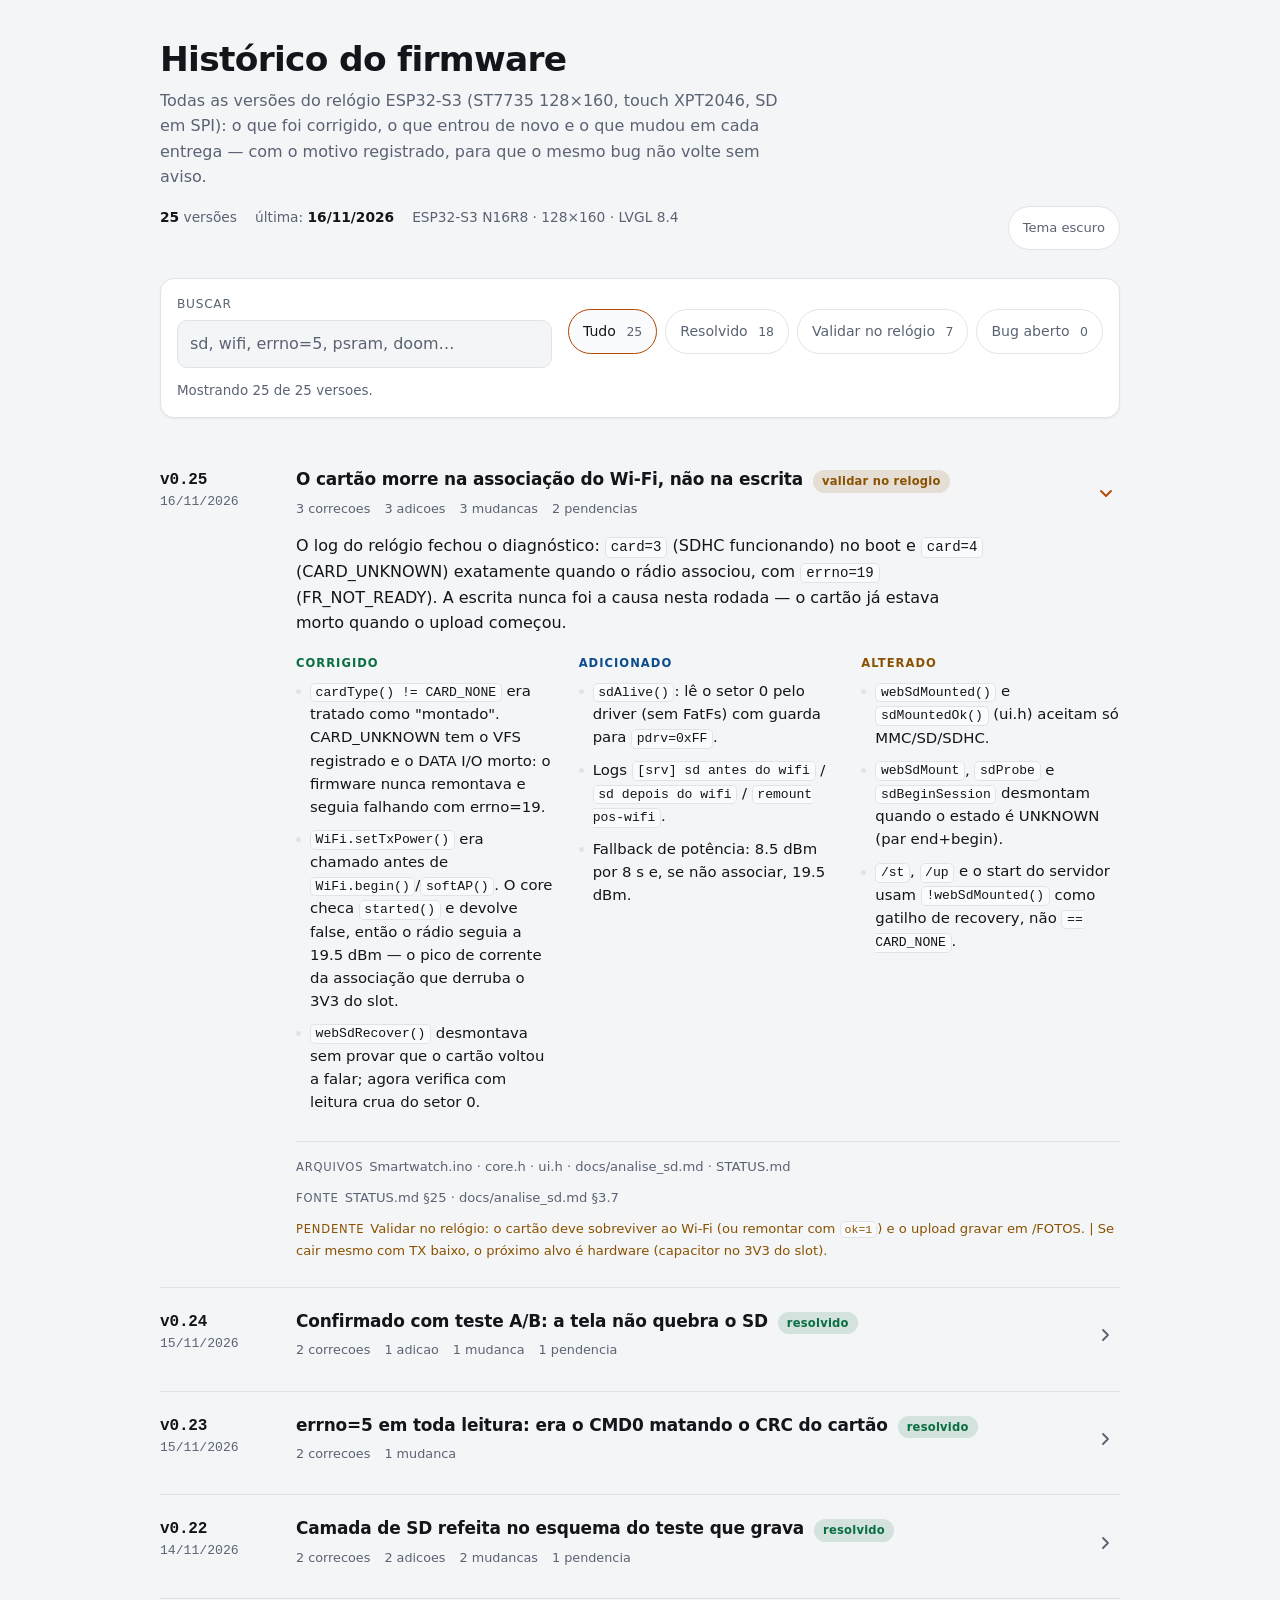
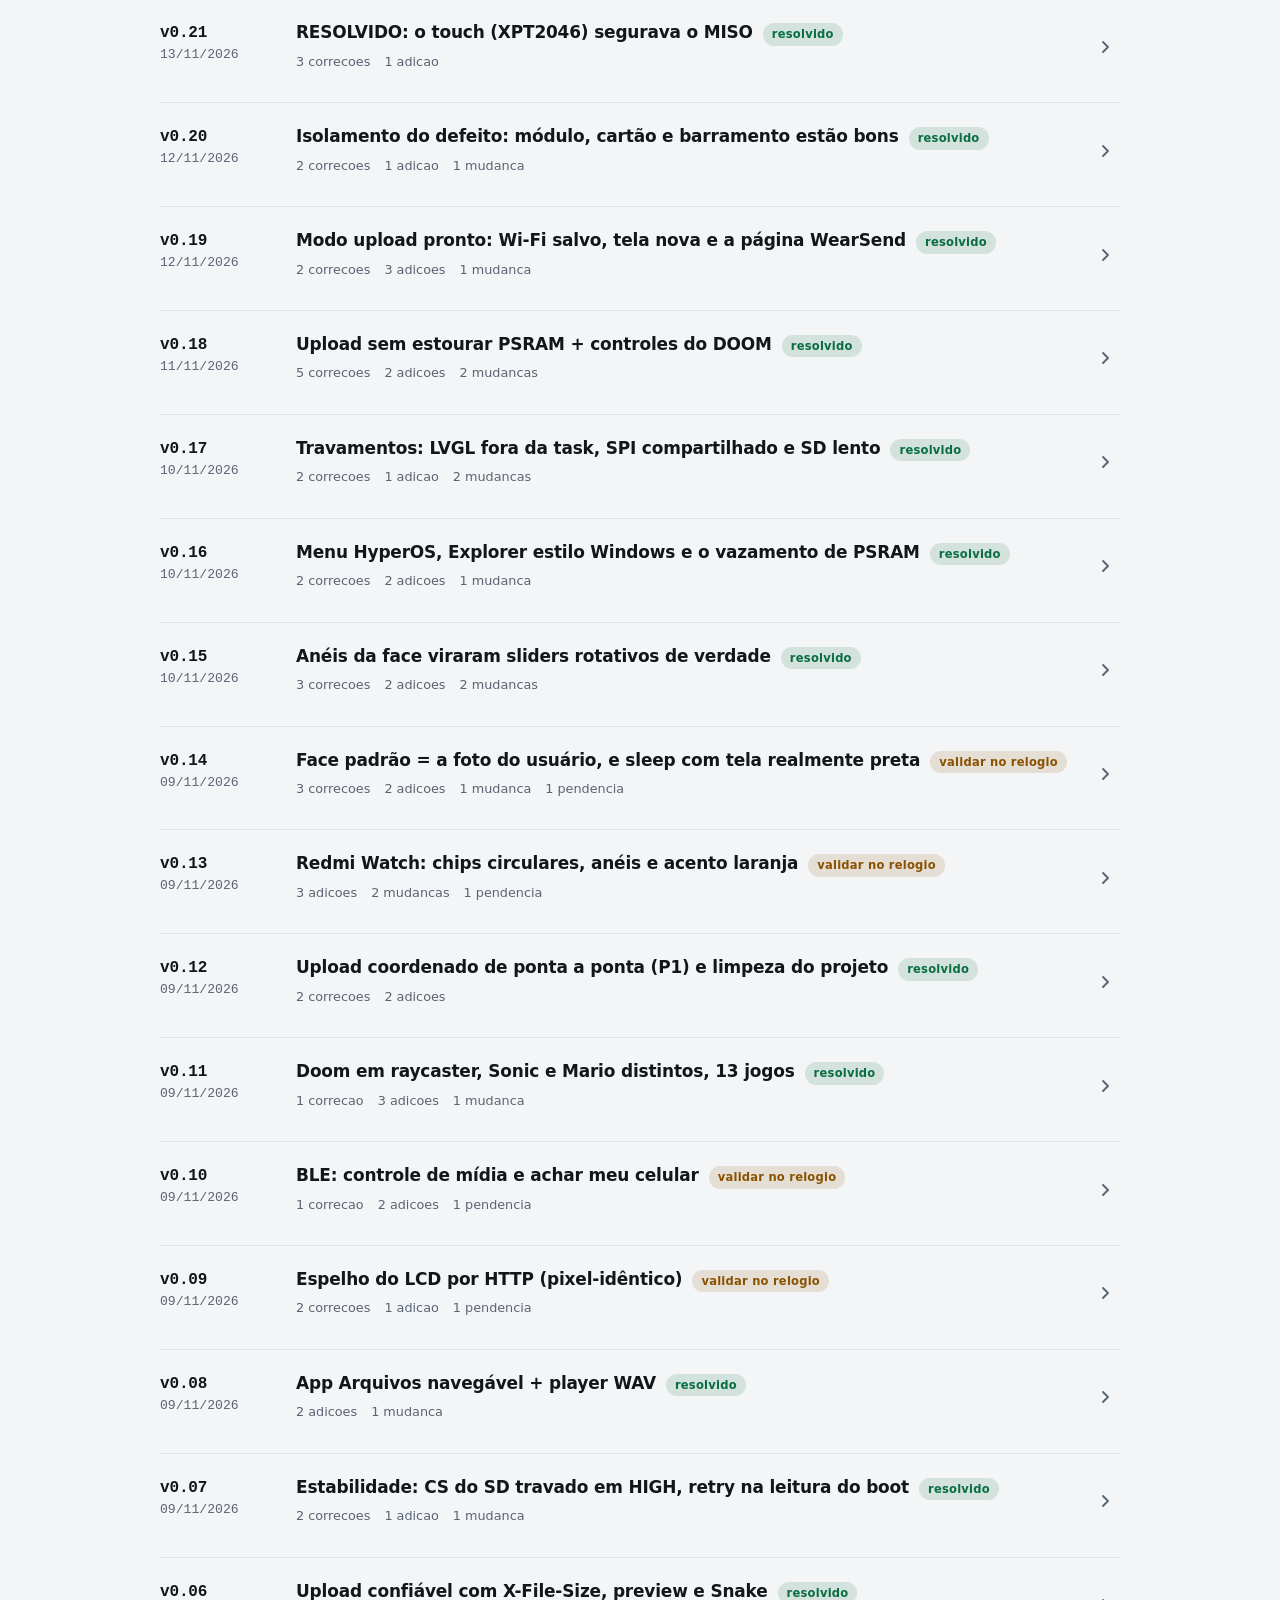
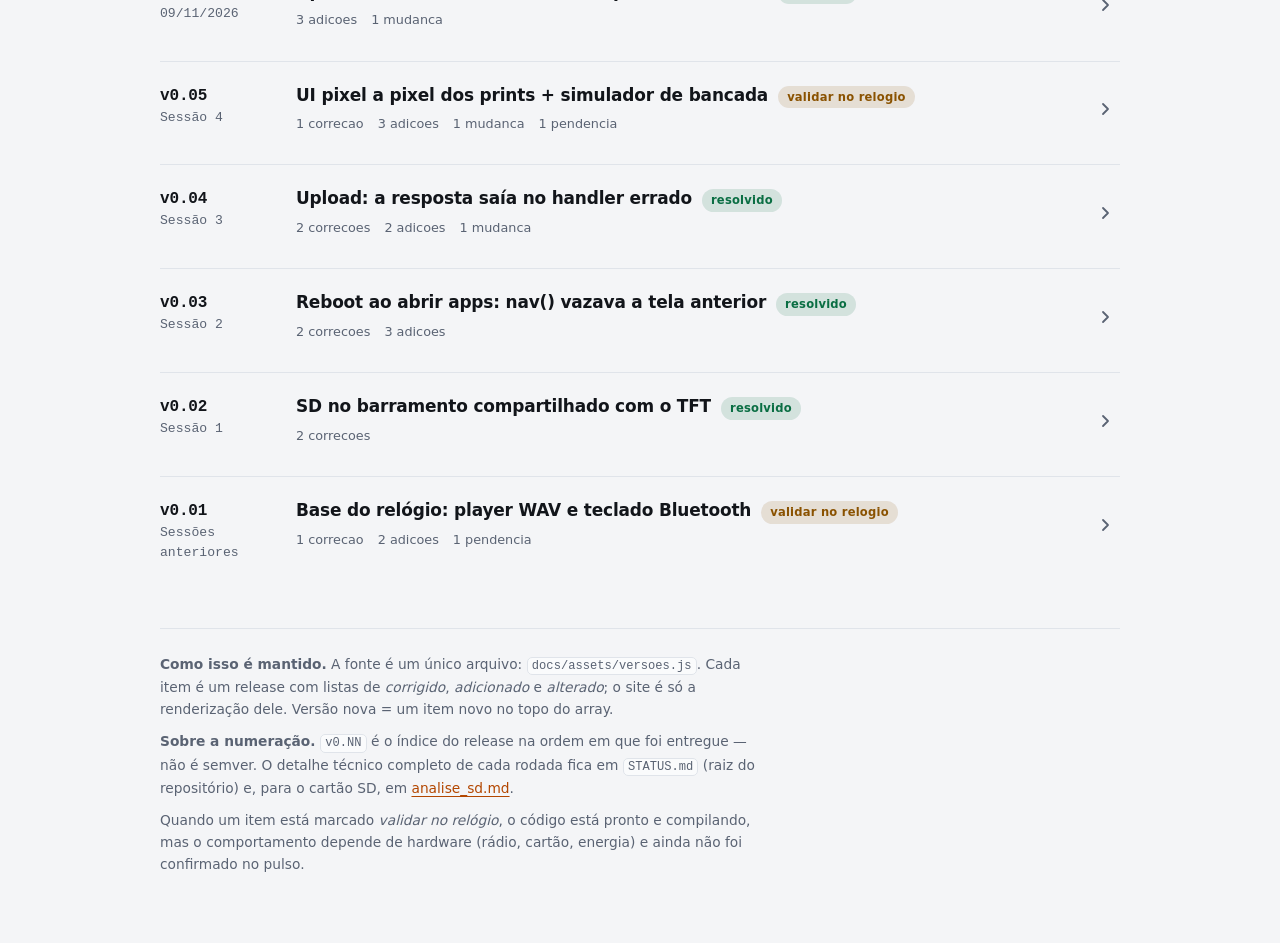
==== index.html @ 7af672b3 "site: historico completo do firmware (25 versoes, arquivo unico) Pagina unica e estatica (sem depend" ====
<!DOCTYPE html>
<html lang="pt-BR" data-tema="escuro">
<head>
<meta charset="utf-8">
<meta name="viewport" content="width=device-width, initial-scale=1">
<title>Histórico do firmware — smartwatch ESP32-S3</title>
<meta name="description" content="Todas as versões do firmware do smartwatch ESP32-S3: bugs corrigidos, recursos adicionados e alterações, versão por versão.">
<meta name="theme-color" content="#0a0c10">
<style>
/* ============================================================
   Historico do firmware - smartwatch ESP32-S3
   Paleta = a mesma do firmware (grafite + laranja).
   ============================================================ */

:root {
  color-scheme: dark;
  --bg: #0a0c10;
  --surface: #14171d;
  --surface-2: #1b2027;
  --line: #262c36;
  --ink: #f2f4f7;
  --dim: #9aa3b0;
  --acc: #ff7a00;
  --ok: #38d996;
  --warn: #ffb057;
  --err: #ff6b6b;
  --info: #7cb8ff;
  --sel: rgba(255, 122, 0, 0.28);
  --shadow: 0 1px 0 rgba(255, 255, 255, 0.03);
  --radius: 14px;
}

:root[data-tema="claro"] {
  color-scheme: light;
  --bg: #f4f5f7;
  --surface: #ffffff;
  --surface-2: #fafbfc;
  --line: #e0e4ea;
  --ink: #12151a;
  --dim: #5a6373;
  --acc: #b34700;
  --ok: #0a6e43;
  --warn: #8a5200;
  --err: #b3261e;
  --info: #0b4c8c;
  --sel: rgba(179, 71, 0, 0.18);
  --shadow: 0 1px 2px rgba(16, 20, 28, 0.06);
}

* { box-sizing: border-box; }

html { -webkit-text-size-adjust: 100%; }

body {
  margin: 0;
  background: var(--bg);
  color: var(--ink);
  font: 400 16px/1.6 ui-sans-serif, system-ui, -apple-system, "Segoe UI", Roboto, Arial, sans-serif;
  font-variant-numeric: tabular-nums;
  scrollbar-color: var(--line) transparent;
}

::selection { background: var(--sel); color: var(--ink); }

a { color: var(--acc); text-decoration-thickness: 1px; text-underline-offset: 0.2em; }
a:hover { text-decoration-thickness: 2px; }

:focus-visible {
  outline: 2px solid var(--acc);
  outline-offset: 2px;
  border-radius: 4px;
}

code {
  font-family: ui-monospace, "Cascadia Mono", "SF Mono", Consolas, monospace;
  font-size: 0.88em;
  background: var(--surface-2);
  border: 1px solid var(--line);
  border-radius: 5px;
  padding: 0.1em 0.35em;
  word-break: break-word;
}

.wrap {
  max-width: 1000px;
  margin: 0 auto;
  padding: 40px 20px 72px;
}

/* ---------------- cabecalho ---------------- */

.topo { margin-bottom: 28px; }

.topo h1 {
  margin: 0 0 8px;
  font-size: clamp(1.75rem, 4vw, 2.15rem);
  line-height: 1.15;
  letter-spacing: -0.02em;
}

.topo .sub {
  margin: 0;
  max-width: 62ch;
  color: var(--dim);
}

.topo .meta {
  display: flex;
  flex-wrap: wrap;
  gap: 8px 18px;
  margin-top: 16px;
  font-size: 0.86rem;
  color: var(--dim);
}

.topo .meta b { color: var(--ink); font-weight: 600; }

.tema {
  margin-left: auto;
  min-height: 44px;
  padding: 8px 14px;
  border: 1px solid var(--line);
  border-radius: 999px;
  background: var(--surface);
  color: var(--dim);
  font: inherit;
  font-size: 0.82rem;
  cursor: pointer;
}
.tema:hover { color: var(--ink); border-color: var(--dim); }

/* ---------------- controles ---------------- */

.controles {
  display: flex;
  flex-wrap: wrap;
  gap: 12px 16px;
  align-items: center;
  padding: 16px;
  margin-bottom: 28px;
  background: var(--surface);
  border: 1px solid var(--line);
  border-radius: var(--radius);
  box-shadow: var(--shadow);
}

.campo { flex: 1 1 260px; min-width: 0; }

.campo label {
  display: block;
  margin-bottom: 6px;
  font-size: 0.76rem;
  letter-spacing: 0.06em;
  text-transform: uppercase;
  color: var(--dim);
}

.campo input {
  width: 100%;
  min-height: 44px;
  padding: 10px 12px;
  background: var(--bg);
  color: var(--ink);
  border: 1px solid var(--line);
  border-radius: 10px;
  font: inherit;
  caret-color: var(--acc);
}
.campo input::placeholder { color: var(--dim); opacity: 1; }
.campo input:focus { border-color: var(--acc); }

.filtros { display: flex; flex-wrap: wrap; gap: 8px; }

.filtro {
  min-height: 44px;
  padding: 10px 14px;
  border: 1px solid var(--line);
  border-radius: 999px;
  background: transparent;
  color: var(--dim);
  font: inherit;
  font-size: 0.88rem;
  cursor: pointer;
}
.filtro:hover { color: var(--ink); border-color: var(--dim); }
.filtro[aria-pressed="true"] {
  color: var(--ink);
  background: var(--surface-2);
  border-color: var(--acc);
}
.filtro .n { color: var(--dim); font-size: 0.78rem; margin-left: 6px; }

.status-busca {
  flex-basis: 100%;
  margin: 0;
  font-size: 0.84rem;
  color: var(--dim);
}

/* ---------------- lista de versoes ---------------- */

.linha {
  display: grid;
  grid-template-columns: 116px minmax(0, 1fr);
  gap: 20px;
  padding: 0 0 0 0;
  border-top: 1px solid var(--line);
}
.linha:first-of-type { border-top: 0; }

.quando {
  padding: 22px 0 0;
  font-family: ui-monospace, "Cascadia Mono", "SF Mono", Consolas, monospace;
  font-size: 0.82rem;
  line-height: 1.5;
  color: var(--dim);
}
.quando b {
  display: block;
  font-size: 1rem;
  color: var(--ink);
  font-weight: 600;
  letter-spacing: -0.01em;
}
.quando a { color: inherit; text-decoration: none; }
.quando a:hover { color: var(--acc); text-decoration: underline; }

.card { min-width: 0; padding: 14px 0 22px; }

details { border-radius: 10px; }

summary {
  display: grid;
  grid-template-columns: minmax(0, 1fr) auto;
  gap: 6px 14px;
  align-items: start;
  padding: 8px 0;
  cursor: pointer;
  list-style: none;
}
summary::-webkit-details-marker { display: none; }

.titulo {
  display: flex;
  flex-wrap: wrap;
  align-items: baseline;
  gap: 10px;
}
.titulo h2 {
  margin: 0;
  min-width: 0;
  font-size: 1.06rem;
  font-weight: 600;
  line-height: 1.35;
  letter-spacing: -0.01em;
  overflow-wrap: break-word;
}

.seta {
  grid-row: 1 / span 2;
  grid-column: 2;
  align-self: center;
  width: 28px;
  height: 28px;
  display: grid;
  place-items: center;
  border-radius: 8px;
  color: var(--dim);
  transition: transform 160ms ease, color 160ms ease;
}
summary:hover .seta { color: var(--ink); }
details[open] > summary .seta { transform: rotate(90deg); color: var(--acc); }

.seta svg { width: 16px; height: 16px; display: block; }

.contagem {
  display: flex;
  flex-wrap: wrap;
  gap: 4px 14px;
  font-size: 0.8rem;
  color: var(--dim);
}
.contagem span { white-space: nowrap; }

.estado {
  display: inline-block;
  padding: 2px 9px;
  border-radius: 999px;
  font-size: 0.72rem;
  font-weight: 600;
  letter-spacing: 0.02em;
  white-space: nowrap;
}
.estado.ok      { color: var(--ok);   background: color-mix(in srgb, var(--ok) 14%, transparent); }
.estado.hw      { color: var(--warn); background: color-mix(in srgb, var(--warn) 14%, transparent); }
.estado.aberto  { color: var(--err);  background: color-mix(in srgb, var(--err) 14%, transparent); }

.corpo { padding: 6px 0 4px; }

.resumo {
  margin: 0 0 18px;
  max-width: 68ch;
  color: var(--ink);
}

.grupos {
  display: grid;
  grid-template-columns: repeat(3, minmax(0, 1fr));
  gap: 18px 24px;
  margin-bottom: 18px;
}

.grupo h3 {
  margin: 0 0 8px;
  font-size: 0.72rem;
  font-weight: 700;
  letter-spacing: 0.09em;
  text-transform: uppercase;
}
.grupo.corrigido h3 { color: var(--ok); }
.grupo.adicionado h3 { color: var(--info); }
.grupo.alterado h3 { color: var(--warn); }

.grupo ul { margin: 0; padding: 0; list-style: none; }
.grupo li {
  position: relative;
  padding-left: 14px;
  margin-bottom: 9px;
  font-size: 0.93rem;
  line-height: 1.55;
  color: var(--ink);
}
.grupo li::before {
  content: "";
  position: absolute;
  left: 0;
  top: 0.62em;
  width: 5px;
  height: 5px;
  border-radius: 50%;
  background: var(--line);
}

.rodape-versao {
  display: flex;
  flex-wrap: wrap;
  gap: 10px 22px;
  padding-top: 14px;
  border-top: 1px solid var(--line);
  font-size: 0.82rem;
  color: var(--dim);
}
.rodape-versao .rot {
  color: var(--dim);
  text-transform: uppercase;
  letter-spacing: 0.07em;
  font-size: 0.72rem;
  margin-right: 6px;
}
.rodape-versao .pendente { color: var(--warn); }
.rodape-versao .pendente .rot { color: var(--warn); }

.vazio {
  padding: 48px 0;
  text-align: center;
  color: var(--dim);
}

/* ---------------- fim ---------------- */

.rodape {
  margin-top: 48px;
  padding-top: 24px;
  border-top: 1px solid var(--line);
  font-size: 0.86rem;
  color: var(--dim);
}
.rodape p { margin: 0 0 10px; max-width: 70ch; }
.rodape p:last-child { margin-bottom: 0; }

/* ---------------- responsivo ---------------- */

@media (max-width: 760px) {
  .wrap { padding: 28px 16px 56px; }
  .linha { grid-template-columns: minmax(0, 1fr); gap: 0; }
  .quando { padding: 18px 0 0; display: flex; align-items: baseline; gap: 10px; }
  .quando b { font-size: 0.95rem; }
  .card { padding: 6px 0 18px; }
  .grupos { grid-template-columns: minmax(0, 1fr); gap: 16px; }
  .topo .meta { gap: 6px 14px; }
}

@media (prefers-reduced-motion: reduce) {
  .seta, details[open] > summary .seta { transition: none; }
}

@media print {
  .controles, .tema { display: none; }
  .linha { break-inside: avoid; }
  body { background: #fff; color: #000; }
  details { display: block; }
}

</style>
</head>
<body>

<div class="wrap">

  <header class="topo">
    <h1>Histórico do firmware</h1>
    <p class="sub">
      Todas as versões do relógio ESP32-S3 (ST7735 128×160, touch XPT2046, SD em SPI):
      o que foi corrigido, o que entrou de novo e o que mudou em cada entrega — com o
      motivo registrado, para que o mesmo bug não volte sem aviso.
    </p>
    <div class="meta">
      <span><b id="total-versoes">—</b> versões</span>
      <span>última: <b id="ultima-data">—</b></span>
      <span>ESP32-S3 N16R8 · 128×160 · LVGL 8.4</span>
      <button class="tema" id="tema" type="button" aria-pressed="false">Tema claro</button>
    </div>
  </header>

  <section class="controles" aria-label="Filtros do histórico">
    <div class="campo">
      <label for="busca">Buscar</label>
      <input id="busca" type="search" placeholder="sd, wifi, errno=5, psram, doom…" autocomplete="off">
    </div>

    <div class="filtros" role="group" aria-label="Filtrar por estado">
      <button class="filtro" type="button" data-estado="todos" aria-pressed="true">
        Tudo <span class="n"></span>
      </button>
      <button class="filtro" type="button" data-estado="ok" aria-pressed="false">
        Resolvido <span class="n"></span>
      </button>
      <button class="filtro" type="button" data-estado="hw" aria-pressed="false">
        Validar no relógio <span class="n"></span>
      </button>
      <button class="filtro" type="button" data-estado="aberto" aria-pressed="false">
        Bug aberto <span class="n"></span>
      </button>
    </div>

    <p class="status-busca" id="resultado" aria-live="polite"></p>
  </section>

  <main id="lista" aria-label="Versões do firmware"></main>

  <footer class="rodape">
    <p>
      <strong>Como isso é mantido.</strong> A fonte é um único arquivo:
      <code>docs/assets/versoes.js</code>. Cada item é um release com listas de
      <em>corrigido</em>, <em>adicionado</em> e <em>alterado</em>; o site é só a
      renderização dele. Versão nova = um item novo no topo do array.
    </p>
    <p>
      <strong>Sobre a numeração.</strong> <code>v0.NN</code> é o índice do release na
      ordem em que foi entregue — não é semver. O detalhe técnico completo de cada
      rodada fica em <code>STATUS.md</code> (raiz do repositório) e, para o cartão SD,
      em <a href="analise_sd.md">analise_sd.md</a>.
    </p>
    <p>
      Quando um item está marcado <em>validar no relógio</em>, o código está pronto e
      compilando, mas o comportamento depende de hardware (rádio, cartão, energia) e
      ainda não foi confirmado no pulso.
    </p>
  </footer>

</div>

<script>
// ============================================================
//  Histórico do firmware do smartwatch.
//  FONTE DA VERDADE deste site. Editar aqui e o site se atualiza.
//
//  Cada item:
//    v        identificador curto (não é semver oficial; é o índice
//             do release, na ordem em que foi entregue)
//    data     AAAA-MM-DD (null quando não foi registrada)
//    quando   rótulo alternativo quando não há data ("Sessão 5")
//    titulo   o que mudou, em uma linha
//    estado   "ok"     = resolvido / compila limpo
//             "hw"     = pronto, falta validar no relógio
//             "aberto" = bug conhecido, ainda sem solução
//    resumo   o contexto: por que essa versão existiu
//    corrigido / adicionado / alterado: listas curtas (crase vira <code>)
//    arquivos  arquivos tocados
//    pendente  o que ficou em aberto nesta versão (opcional)
//    fonte     onde o detalhe completo está documentado
// ============================================================

window.VERSOES = [
  {
    v: "v0.25",
    data: "2026-11-16",
    titulo: "O cartão morre na associação do Wi-Fi, não na escrita",
    estado: "hw",
    resumo:
      "O log do relógio fechou o diagnóstico: `card=3` (SDHC funcionando) no boot e " +
      "`card=4` (CARD_UNKNOWN) exatamente quando o rádio associou, com `errno=19` " +
      "(FR_NOT_READY). A escrita nunca foi a causa nesta rodada — o cartão já estava " +
      "morto quando o upload começou.",
    corrigido: [
      "`cardType() != CARD_NONE` era tratado como \"montado\". CARD_UNKNOWN tem o VFS registrado e o DATA I/O morto: o firmware nunca remontava e seguia falhando com errno=19.",
      "`WiFi.setTxPower()` era chamado antes de `WiFi.begin()`/`softAP()`. O core checa `started()` e devolve false, então o rádio seguia a 19.5 dBm — o pico de corrente da associação que derruba o 3V3 do slot.",
      "`webSdRecover()` desmontava sem provar que o cartão voltou a falar; agora verifica com leitura crua do setor 0."
    ],
    adicionado: [
      "`sdAlive()`: lê o setor 0 pelo driver (sem FatFs) com guarda para `pdrv=0xFF`.",
      "Logs `[srv] sd antes do wifi` / `sd depois do wifi` / `remount pos-wifi`.",
      "Fallback de potência: 8.5 dBm por 8 s e, se não associar, 19.5 dBm."
    ],
    alterado: [
      "`webSdMounted()` e `sdMountedOk()` (ui.h) aceitam só MMC/SD/SDHC.",
      "`webSdMount`, `sdProbe` e `sdBeginSession` desmontam quando o estado é UNKNOWN (par end+begin).",
      "`/st`, `/up` e o start do servidor usam `!webSdMounted()` como gatilho de recovery, não `== CARD_NONE`."
    ],
    arquivos: ["Smartwatch.ino", "core.h", "ui.h", "docs/analise_sd.md", "STATUS.md"],
    pendente: [
      "Validar no relógio: o cartão deve sobreviver ao Wi-Fi (ou remontar com `ok=1`) e o upload gravar em /FOTOS.",
      "Se cair mesmo com TX baixo, o próximo alvo é hardware (capacitor no 3V3 do slot)."
    ],
    fonte: "STATUS.md §25 · docs/analise_sd.md §3.7"
  },
  {
    v: "v0.24",
    data: "2026-11-15",
    titulo: "Confirmado com teste A/B: a tela não quebra o SD",
    estado: "ok",
    resumo:
      "O sketch mínimo usando a própria lib gravou antes e depois de 30 s de animação a " +
      "8 MHz com a luz acesa. A conclusão antiga (\"a tela envenena o cartão\") estava " +
      "contaminada por um probe que mandava CMD0 antes de testar o CMD17.",
    corrigido: [
      "O `rawProbe` antigo mandava CMD0 antes do CMD17 e deixava o cartão em idle — o `r1=0x05` era do próprio teste.",
      "Diagnóstico do CMD13: em SPI o R2 tem 16 bits e não carrega o CURRENT_STATE; o sketch parou de reportar um estado inexistente."
    ],
    adicionado: [
      "`teste_sd` reescrito com a lib (`SD.readRAW`, CMD13, `SD.end()+SD.begin()`) e knobs `ANIMA_MS`/`ANIMA_LUZ`/`TFT_HZ`."
    ],
    alterado: [
      "Conclusão revista: o barramento compartilhado com o TFT nunca foi a causa."
    ],
    arquivos: ["teste_sd/teste_sd.ino", "docs/analise_sd.md", "STATUS.md"],
    pendente: ["Com a gravação provada, subir `SD_SPI_HZ` de 400 kHz para 1 MHz e medir o mesmo arquivo."],
    fonte: "STATUS.md §24 · docs/analise_sd.md §3.5"
  },
  {
    v: "v0.23",
    data: "2026-11-15",
    titulo: "errno=5 em toda leitura: era o CMD0 matando o CRC do cartão",
    estado: "ok",
    resumo:
      "`sdCardReInit()` mandava CMD0 antes de toda escrita. O CMD0 volta o cartão ao idle " +
      "e zera o CRC_ON_OFF, mas a lib continua com `supports_crc=true` e compara o CRC16 " +
      "de cada bloco lido — que vem 0xFFFF. Toda leitura vira FR_DISK_ERR (errno 5), e " +
      "`f_open` lê setores antes de gravar.",
    corrigido: [
      "`sdCardReInit()` e `sdR1(int)` removidos do `Smartwatch.ino`; a chamada saiu do `sdBeginSession()`.",
      "`sdSpiReset()` (`tftSPI.end()+begin()`) removido: quebrava o host SPI e o mount."
    ],
    alterado: [
      "Regra fixada: quem inicializa o cartão é só o `SD.begin()`. Nada de CMD0/ACMD41 por fora da lib."
    ],
    arquivos: ["Smartwatch.ino", "ui.h", "teste_sd/teste_sd.ino", ".claude/napkin.md"],
    fonte: "STATUS.md §23 · docs/analise_sd.md §3.1–3.4"
  },
  {
    v: "v0.22",
    data: "2026-11-14",
    titulo: "Camada de SD refeita no esquema do teste que grava",
    estado: "ok",
    resumo:
      "O sketch mínimo gravava e o relógio não. A camada de SD foi reescrita seguindo o " +
      "sketch: leitura antes de gravar, 2048 bytes, read-back e luz de fundo apagada " +
      "durante o teste.",
    corrigido: [
      "`busLock()` que devolve false no timeout: quem chama precisa pular a operação. `disp_flush` desenhava em cima do SD.",
      "`teste_sd3` e `teste_sd4` eliminaram tela e touch como causa antes de mexer no firmware."
    ],
    adicionado: [
      "`sdBusPrepare()`: CS do touch em ALTO + 8 clocks para limpar o MISO antes de todo acesso ao SD.",
      "Teste de escrita no boot, antes de UI/Wi-Fi/tasks: `[boot] sd: mount=1 grava=1 card=3`."
    ],
    alterado: [
      "Ordem do boot: `dispInit()` → montagem/teste do SD → `SPIFFS.begin()` → `cfgLoad()`.",
      "Tela a 8 MHz (`tft.setSPISpeed(8000000)`), não 40 MHz."
    ],
    arquivos: ["Smartwatch.ino", "core.h", "ui.h", "teste_sd/"],
    pendente: ["`SPIFFS.begin(true)` antes do SD era a última diferença estrutural para o sketch; ficou reordenado."],
    fonte: "STATUS.md §21–22"
  },
  {
    v: "v0.21",
    data: "2026-11-13",
    titulo: "RESOLVIDO: o touch (XPT2046) segurava o MISO",
    estado: "ok",
    resumo:
      "O XPT2046 divide o MISO (GPIO34) com o SD. Com o CS dele em baixo ou flutuando ele " +
      "dirige a linha, e o cartão não responde a comando nenhum — nem monta.",
    corrigido: [
      "CS do touch em ALTO em qualquer acesso ao SD (`sdBusPrepare`, chamado em `sdTryBegin`, `sdBeginSession`, `webSdMount`, `webSdWriteTest`, `webUpFile`).",
      "`touch_read()` e `touchTick()` não leem o toque durante `gSdPause`.",
      "Teste de setor cru removido do boot: ele gravava no cartão."
    ],
    adicionado: [
      "`teste_sd.ino` põe `TOUCH_CS (36) = OUTPUT/HIGH` e `TOUCH_IRQ (35) = INPUT_PULLUP`, como o relógio."
    ],
    arquivos: ["Smartwatch.ino", "core.h", "ui.h", "teste_sd/teste_sd.ino"],
    fonte: "STATUS.md §20"
  },
  {
    v: "v0.20",
    data: "2026-11-12",
    titulo: "Isolamento do defeito: módulo, cartão e barramento estão bons",
    estado: "ok",
    resumo:
      "Cinco sketches (SD sozinho, TFT+SD, TFT-primeiro, touch simulado, tela a 40 MHz) " +
      "gravaram. O hardware ficou inocentado passo a passo e a diferença estrutural " +
      "restante passou a ser o próprio firmware.",
    corrigido: [
      "\"sem espaço no SD\" falso: `totalBytes()==0` (f_getfree falhando) era lido como 0 MB livres e recusava upload num cartão de 16 GB.",
      "Botão \"Escolher arquivo\" não abria nada: o `<input type=file>` tinha sumido e voltou com `position:absolute;opacity:0` (não `display:none`)."
    ],
    adicionado: [
      "`teste_sd5` (tela a 40 MHz + SD) e `teste_sd4` (touch simulado) para isolar cada suspeito."
    ],
    alterado: [
      "`webSdWriteTest()` espelha o sketch: lê a raiz antes, grava 2048 bytes, relê e compara."
    ],
    arquivos: ["teste_sd/", "Smartwatch.ino", "core.h"],
    fonte: "STATUS.md §19–20"
  },
  {
    v: "v0.19",
    data: "2026-11-12",
    titulo: "Modo upload pronto: Wi-Fi salvo, tela nova e a página WearSend",
    estado: "ok",
    resumo:
      "Com Wi-Fi salvo o relógio entra em STA e mostra o IP na tela; sem Wi-Fi sobe o AP " +
      "\"WearSend\". A tela do relógio e a página do navegador foram refeitas no mesmo " +
      "estilo, paleta laranja/grafite.",
    corrigido: [
      "`SD.totalBytes()` devolvendo 0 recusava o upload com HTTP 507 num cartão de 16 GB; agora só recusa quando o espaço é conhecido e insuficiente.",
      "`webSdStart()` monta o cartão com o rádio desligado: o pico de corrente do Wi-Fi derrubava o mount."
    ],
    adicionado: [
      "Tela `uiServerScreen()`: card com REDE / SENHA / IP em laranja, barra de progresso, SD OK e botão FECHAR.",
      "`/st` devolve `rw <livreMB> <totalMB>`; a página mostra \"espaço desconhecido\" quando o total é 0.",
      "Dois toques para despertar (1 toque não acorda mais) e painel em SLPIN no lightsleep."
    ],
    alterado: [
      "Paleta do modo servidor: `SRV_BG/CARD/EDGE/ACC/TXT/DIM/OK/ERR`."
    ],
    arquivos: ["Smartwatch.ino", "ui.h", "core.h"],
    fonte: "STATUS.md §18"
  },
  {
    v: "v0.18",
    data: "2026-11-11",
    titulo: "Upload sem estourar PSRAM + controles do DOOM",
    estado: "ok",
    resumo:
      "Abrir apps em rajada estourava a PSRAM (cada ícone alocava 512 B e nunca liberava). " +
      "O upload passou a montar o cartão por conta própria e o DOOM ganhou controles que " +
      "distinguem arrastar de tocar.",
    corrigido: [
      "Vazamento de 512 B por ícone na PSRAM: buffer liberado no `LV_EVENT_DELETE`.",
      "Envio de IR travava a UI ~110 ms por botão: fila + task no core 0 (`irSendAsync`).",
      "Leitura do WAV travava até 1,4 s: carga em task com \"carregando...\".",
      "`ledc: requested frequency 200000 ... div_param=0`: portadora do SPK caiu para 100 kHz com fallback de 50 kHz.",
      "DOOM atirava ao arrastar: agora `RELEASED` só atira se andou <= 7 px e durou <= 600 ms."
    ],
    adicionado: [
      "`webSdEnsure()`, `webSdWriteTest()` e `/dbg` (mount, card, rootOpen, mkdir, openW/errno, write/errno, remove, heap).",
      "`psNeed()` reserva 24 KB de folga; `psCleanup(true)` antes de entrar em app."
    ],
    alterado: [
      "`SD.begin(..., 8)`: 8 handles de arquivo (upload + player + lista).",
      "Upload grava em `/FOTOS`, `/VIDEOS`, `/MUSICAS` com nomes 8.3."
    ],
    arquivos: ["Smartwatch.ino", "ui.h", "core.h"],
    fonte: "STATUS.md §5–8 (sessão 2026-11-11b)"
  },
  {
    v: "v0.17",
    data: "2026-11-10",
    titulo: "Travamentos: LVGL fora da task, SPI compartilhado e SD lento",
    estado: "ok",
    resumo:
      "\"Apertei um botão e travou\" tinha três causas reais de baixo nível, não apenas " +
      "demora: LVGL chamado de outra task, TFT e SD disputando o mesmo SPI e montagem " +
      "bloqueando a tela por 200–500 ms.",
    corrigido: [
      "`sdEndSession()` chamava `lv_refr_now()` da task de áudio (core 0). LVGL não é thread-safe: agora só redesenha na task do LVGL; de outra task marca pendência.",
      "`disp_flush` e as sessões de SD usavam o `tftSPI` sem exclusão: criado o mutex `gBusMtx`."
    ],
    adicionado: [
      "`.claude/napkin.md`: runbook com as regras de ouro do projeto."
    ],
    alterado: [
      "`sdTryBegin(int tries)`: 2 tentativas no caminho da UI, 5 no diagnóstico.",
      "Explorer lê a lista 40 ms depois de pintar a tela, com guarda `lv_scr_act() == scrArquivo`."
    ],
    arquivos: ["core.h", "ui.h", "Smartwatch.ino", ".claude/napkin.md"],
    fonte: "STATUS.md (sessão 2026-11-10d)"
  },
  {
    v: "v0.16",
    data: "2026-11-10",
    titulo: "Menu HyperOS, Explorer estilo Windows e o vazamento de PSRAM",
    estado: "ok",
    resumo:
      "Antes do travamento aparecer: menu 3x3 com ícones pixel-art, temperatura na face, " +
      "símbolo de Bluetooth em todas as telas e um explorador de arquivos com pastas.",
    corrigido: [
      "Vazamento de PSRAM em `icoCanvas` (512 B por ícone, nunca liberados).",
      "IR bloqueava a UI, WAV bloqueava 1,4 s, `beepSpeaker()` desanexava o canal do player."
    ],
    adicionado: [
      "`sdListDir()` com pastas primeiro, barra de endereço, colunas Nome | Tamanho, toque longo para apagar.",
      "`wxApplyData()`: o clima em segundo plano também alimenta a temperatura da face."
    ],
    alterado: ["Matemática e Saúde passaram para o menu Config."],
    arquivos: ["ui.h", "core.h"],
    fonte: "STATUS.md (sessão 2026-11-10c)"
  },
  {
    v: "v0.15",
    data: "2026-11-10",
    titulo: "Anéis da face viraram sliders rotativos de verdade",
    estado: "ok",
    resumo:
      "Os três anéis eram decorativos. Passaram a girar com o dedo, com hit-test apenas na " +
      "faixa do arco (tocar fora continua destravando o relógio) e uma única fonte de " +
      "verdade: os passos.",
    corrigido: [
      "Timers de jogos checavam só `gInGame`: sair do Pong e abrir o Flappy deixava o Pong simulando e dando toast \"VOCÊ VENCEU\". Cada timer agora valida a própria tela.",
      "Dama: captura obrigatória considerava as duas cores e travava a jogada do jogador; multi-salto e fim de jogo corrigidos.",
      "Xadrez e Pong não tinham reinício; a bola/raquetes engoliam o toque."
    ],
    adicionado: [
      "`ringHitTest()` / `ringEventCb()` / `ringApplyValue()`: girar grava só a chave `steps`.",
      "Escalas alinhadas: passos 0..10000, km 0..70, calorias 0..400 (o app Saúde acompanhou)."
    ],
    alterado: [
      "Layout de 10 telas revisado para caber em 128x160 (crono, player, moeda, imagem, fotos, IA, Wi-Fi, clima, face analógica).",
      "2 bytes ANSI quebrados em comentários do `ui.h`."
    ],
    arquivos: ["ui.h", "core.h"],
    fonte: "STATUS.md (sessão 2026-11-10)"
  },
  {
    v: "v0.14",
    data: "2026-11-09",
    titulo: "Face padrão = a foto do usuário, e sleep com tela realmente preta",
    estado: "hw",
    resumo:
      "A face Padrão foi refeita para bater com a foto: HH no topo-esquerdo, MM no meio-" +
      "direita, anéis com a geometria original e o cluster de status no topo.",
    corrigido: [
      "`fakeApApply` montava \"AP falso: on/off\" e nunca aplicava no label.",
      "Aviso \"toque p/ destravar\" aparecia sempre; agora só quando o guard de 2 toques está armado.",
      "`sendCommand(NULL)` ambíguo no SLPIN/SLPOUT do ST7735."
    ],
    adicionado: [
      "Lightsleep com SLPIN (tela 100% preta) e RTC interno contando o horário.",
      "Migração `lock2`: o primeiro boot põe `lockStyle=2` (o device mostrava a face Digital)."
    ],
    alterado: [
      "Toolbox em lista rolável de 18 itens; Tela, Clima e Ajustes restilizados (redRow/uiRowSw)."
    ],
    arquivos: ["ui.h", "core.h"],
    pendente: ["Validar no pulso: face = foto, sleep preto + 2 toques, cluster wifi/BT."],
    fonte: "STATUS.md (sessão 2026-11-09b)"
  },
  {
    v: "v0.13",
    data: "2026-11-09",
    titulo: "Redmi Watch: chips circulares, anéis e acento laranja",
    estado: "hw",
    resumo:
      "Identidade visual trocada para Redmi Watch / Mi Band: Home 3x3 de chips circulares " +
      "com ícone branco, acento laranja Redmi e anéis de atividade na face.",
    adicionado: [
      "Chips circulares 36 px com cor por app, sem rótulo (estilo Mi Band).",
      "Anéis passos/laranja, km/verde, calorias/ciano com escalas por atividade.",
      "Ícones pixel-art 16x16 para todos os apps e jogos."
    ],
    alterado: [
      "Acento padrão = laranja Redmi (`accIdx=2`, migração `redmi`).",
      "Status bar usa `LV_SYMBOL_BLUETOOTH` em vez do texto \"BT\"."
    ],
    arquivos: ["ui.h", "core.h", "home_art.h"],
    pendente: ["Validar no pulso: toque nos chips, anéis e temperatura de Campo Grande."],
    fonte: "STATUS.md (sessão 11)"
  },
  {
    v: "v0.12",
    data: "2026-11-09",
    titulo: "Upload coordenado de ponta a ponta (P1) e limpeza do projeto",
    estado: "ok",
    resumo:
      "Plano aprovado em duas frentes: P1 corrigir o upload de arquivos e P2 a face " +
      "Padrão. `apps.h` (29,7 KB, código morto nunca incluído) foi removido do projeto.",
    corrigido: [
      "Upload: `mkdir` com fallback, 2ª tentativa de `SD.open` sem desmontar o cartão, escrita em laço e conferência de tamanho no END.",
      "`apps.h` tinha stubs de BadUSB/BadBLE que confundiam a leitura do projeto."
    ],
    adicionado: [
      "Logs `[up] start/END` com mount, card, mkdir, open e total.",
      "`preview/teste_*.html`: toda tela nova validada em HTML fiel 128x160 antes do firmware."
    ],
    arquivos: ["Smartwatch.ino", "ui.h", "core.h"],
    fonte: "STATUS.md (sessões 2026-11-09c/d)"
  },
  {
    v: "v0.11",
    data: "2026-11-09",
    titulo: "Doom em raycaster, Sonic e Mario distintos, 13 jogos",
    estado: "ok",
    resumo:
      "O \"Doom\" virou um raycaster 3D propriamente dito (DDA, framebuffer 128x96 em " +
      "PSRAM, paredes com sombra por distância, inimigos billboard com z-buffer).",
    corrigido: ["Colisão de nome `dm?Dama` renomeada."],
    adicionado: [
      "Motor `dooCast`: arraste move/vira, toque atira, 6 inimigos, fase limpa reinicia.",
      "Sonic com SPIN-DASH (toque longo = invulnerável ~1 s); Mario com pulo clássico.",
      "Snake e prévia da próxima peça no Tetris (13 jogos no total)."
    ],
    alterado: ["Home com chip de ícone arredondado (watchOS)."],
    arquivos: ["ui.h", "core.h"],
    fonte: "STATUS.md (sessão 10)"
  },
  {
    v: "v0.10",
    data: "2026-11-09",
    titulo: "BLE: controle de mídia e achar meu celular",
    estado: "hw",
    resumo:
      "Toolbox ganhou \"Mídia BT\": <, play/pausa, >, volume, mudo e \"Achar meu celular\" " +
      "(rajada de play/pausa faz o telefone tocar). HID próprio \"Wear-Midia\".",
    adicionado: [
      "Report map consumer 0x0C, report ID 1, 16-bit one-shot. Não mexe na USB/reflash.",
      "`gBtOn` acende o ícone BT na barra."
    ],
    corrigido: ["Protótipos e `uiLabel` com 7 argumentos quebravam o build."],
    arquivos: ["ui.h"],
    pendente: ["Pareamento só dá para validar no pulso."],
    fonte: "STATUS.md (sessão 9)"
  },
  {
    v: "v0.09",
    data: "2026-11-09",
    titulo: "Espelho do LCD por HTTP (pixel-idêntico)",
    estado: "hw",
    resumo:
      "O framebuffer 128x160 RGB565 vai cru para o navegador via `send_P` e vira canvas. " +
      "O AP \"WearMirror\" sobe no Toolbox e a página fica idêntica ao firmware.",
    corrigido: [
      "Concatenação ilegal de literais C (`</scr\"+\"ipt>`) e `send()` binário trocado por `send_P`.",
      "\"Definir do SD\" decodifica JPEG/BMP direto para 128x160 RGB565 na SPIFFS."
    ],
    adicionado: ["`mirrorTick()` no loop mantém o LVGL rodando com o espelho ligado."],
    arquivos: ["ui.h", "core.h", "Smartwatch.ino"],
    pendente: ["Validar no pulso: AP WearMirror e canvas no navegador."],
    fonte: "STATUS.md (sessões 6–8)"
  },
  {
    v: "v0.08",
    data: "2026-11-09",
    titulo: "App Arquivos navegável + player WAV",
    estado: "ok",
    resumo:
      "O app Arquivos virou um browser real do cartão: botões Enviar/Atualizar/Info/Música " +
      "e lista rolável. Tocar num .wav toca, num .jpg define wallpaper.",
    adicionado: [
      "`wpSetFromPath()`, `buildPlayer(int idx)` e `audFiles/audCount` acessíveis ao browser.",
      "Schematic HTML com visual de placa e brilho de vidro."
    ],
    alterado: ["Coordenadas do appBody (46), botões e lista validados em HTML antes de flashar."],
    arquivos: ["ui.h", "core.h"],
    fonte: "STATUS.md (sessão 5)"
  },
  {
    v: "v0.07",
    data: "2026-11-09",
    titulo: "Estabilidade: CS do SD travado em HIGH, retry na leitura do boot",
    estado: "ok",
    resumo:
      "Primeira rodada de robustez do cartão. O CS (GPIO39) passou a ficar travado em HIGH " +
      "no repouso, e o probe passou a reler o setor de boot até 3x.",
    corrigido: [
      "\"gravação: ?\" era o setor de boot falhando na primeira leitura.",
      "Boot sem animação (a pedido)."
    ],
    adicionado: ["`sdTryBegin` a 4 MHz com 5 tentativas; AP do espelho em canal 1 fixo com log."],
    alterado: ["Clima forçado para Campo Grande/MS com migração única `wxcg`."],
    arquivos: ["core.h", "ui.h", "Smartwatch.ino"],
    fonte: "STATUS.md (sessão 8)"
  },
  {
    v: "v0.06",
    data: "2026-11-09",
    titulo: "Upload confiável com X-File-Size, preview e Snake",
    estado: "ok",
    resumo:
      "A barra de progresso passou a usar o header `X-File-Size` (blob.size) com fallback " +
      "\"recebendo...\". Todo arquivo recebido ganhou preview automático.",
    adicionado: [
      "`serverPreview()`: .jpg/.bmp abre tela cheia com \"Definir wallpaper\"; .wav toca.",
      "Saúde com 3 anéis concêntricos progressivos (km, passos, calorias).",
      "Snake com arraste de direção e crescimento ao comer."
    ],
    alterado: ["Wallpaper refatorado: `wpDecodeFile()` + `buildImgView()`."],
    arquivos: ["Smartwatch.ino", "ui.h"],
    fonte: "STATUS.md (sessão 7)"
  },
  {
    v: "v0.05",
    data: null,
    quando: "Sessão 4",
    titulo: "UI pixel a pixel dos prints + simulador de bancada",
    estado: "hw",
    resumo:
      "A Home e a face Padrão passaram a ser arte RGB565 extraída 1:1 das imagens, com " +
      "botões invisíveis sobre os ícones. Nasceu o simulador com a fiação real.",
    adicionado: [
      "`home_art.h` gerado por `gerar_art.py` (Home, anéis, diamantes, máscara de bateria).",
      "9 botões invisíveis nas coordenadas exatas do print.",
      "`simulador_schematic.html`: placa, módulos, fios por barramento e painel por módulo."
    ],
    alterado: ["`appChipIco()` removido: a Home é arte + header dinâmico."],
    corrigido: ["Colisão de nome `S` (helper SVG x estado) e typos de cor CSS."],
    arquivos: ["ui.h", "home_art.h", "gerar_art.py", "simulador.html"],
    pendente: ["Imagens da face analógica e digital não chegaram."],
    fonte: "STATUS.md (sessão 4)"
  },
  {
    v: "v0.04",
    data: null,
    quando: "Sessão 3",
    titulo: "Upload: a resposta saía no handler errado",
    estado: "ok",
    resumo:
      "Toda página dizia \"falha ao enviar\" porque `sdWeb.send()` era chamado dentro do " +
      "`webUpFile()` (handler de upload). A resposta só pode sair no handler do POST.",
    corrigido: [
      "Resposta do upload movida para `webUpDone()`.",
      "Conversão no navegador: imagem para JPEG 128x160 (cover-crop), música para WAV 8 kHz mono."
    ],
    adicionado: [
      "Abas Imagens/Vídeos/Músicas e lista do SD por `GET /list`.",
      "Barra de progresso nos dois lados (navegador e TFT)."
    ],
    alterado: ["Tela do servidor validada em HTML fiel 128x160 antes do firmware (barra y=120)."],
    arquivos: ["Smartwatch.ino", "ui.h"],
    fonte: "STATUS.md (sessão 3)"
  },
  {
    v: "v0.03",
    data: null,
    quando: "Sessão 2",
    titulo: "Reboot ao abrir apps: nav() vazava a tela anterior",
    estado: "ok",
    resumo:
      "Abrir e fechar apps reiniciava o relógio. O `nav()` nunca apagava a tela anterior " +
      "(`delOld=false`), e o heap do LVGL vazava até o crash.",
    corrigido: [
      "`nav()` agora apaga a tela anterior; Home e Lock ficam preservadas.",
      "6 botões \"Voltar\" dependiam da tela destruída: passaram a recriar o alvo."
    ],
    adicionado: [
      "3 watch faces (Digital, Analógico, Padrão) e 8 temas de cor.",
      "Wallpaper a partir do SD gravado cru na SPIFFS (`/wp.bin`).",
      "Clima de Campo Grande/MS (lat -20.4428, lon -54.6464) com migração `wxcg=2`."
    ],
    arquivos: ["ui.h", "core.h"],
    fonte: "STATUS.md (sessão 2)"
  },
  {
    v: "v0.02",
    data: null,
    quando: "Sessão 1",
    titulo: "SD no barramento compartilhado com o TFT",
    estado: "ok",
    resumo:
      "TFT e SD dividem SCK=9, MOSI=10 e MISO=34. O SD estava numa instância HSPI separada " +
      "com o mesmo MISO, e a detecção saía invertida (conectado = ausente).",
    corrigido: [
      "SD passou a usar o `tftSPI` (mesmo host do TFT, sem re-begin).",
      "`sdProbe` monta/desmonta e `sdTryBegin` tenta 3x."
    ],
    arquivos: ["core.h", "ui.h"],
    fonte: "STATUS.md (correção do SD)"
  },
  {
    v: "v0.01",
    data: null,
    quando: "Sessões anteriores",
    titulo: "Base do relógio: player WAV e teclado Bluetooth",
    estado: "hw",
    resumo:
      "Antes do histórico detalhado: o relógio já tocava música do cartão e funcionava " +
      "como teclado Bluetooth. As sessões seguintes partiram daqui.",
    corrigido: [
      "BLE Scan: a lib BLE nunca entrava no build, então o scan simplesmente não existia."
    ],
    adicionado: [
      "Player WAV: SD -> PSRAM -> PWM no core 0, com conversão MP3/MP4/etc para WAV 8 kHz mono no navegador.",
      "BadBLE: teclado HID + `/duck.txt` (Ducky-lite)."
    ],
    arquivos: ["ui.h", "core.h", "Smartwatch.ino"],
    pendente: ["Validar no pulso: parear como \"Wear-KB\" e rodar o script."],
    fonte: "STATUS.md - 'Feito em sessões anteriores'"
  }
];

</script>
<script>
// ============================================================
//  Render do historico. Depende de assets/versoes.js (window.VERSOES).
// ============================================================

(function () {
  "use strict";

  var lista = document.getElementById("lista");
  var campo = document.getElementById("busca");
  var filtros = Array.prototype.slice.call(document.querySelectorAll(".filtro"));
  var aviso = document.getElementById("resultado");

  var dados = Array.isArray(window.VERSOES) ? window.VERSOES.slice() : [];
  var filtroAtual = "todos";

  // ---------- utilidades ----------

  function escapa(s) {
    return String(s)
      .replace(/&/g, "&amp;")
      .replace(/</g, "&lt;")
      .replace(/>/g, "&gt;")
      .replace(/"/g, "&quot;");
  }

  // `texto` -> <code>texto</code>, depois de escapar o HTML.
  function inline(s) {
    return escapa(s).replace(/`([^`]+)`/g, "<code>$1</code>");
  }

  function idDe(v) {
    return v.toLowerCase().replace(/\./g, "-");
  }

  function quandoTexto(item) {
    if (item.data) {
      var p = item.data.split("-");
      return p[2] + "/" + p[1] + "/" + p[0];
    }
    return item.quando || "";
  }

  function plural(n, um, muitos) {
    return n + " " + (n === 1 ? um : muitos);
  }

  // "associacao" tambem acha "associação"
  function semAcento(s) {
    return String(s).normalize("NFD").replace(/[\u0300-\u036f]/g, "");
  }

  function textoBusca(item) {
    return semAcento(
      [
        item.v,
        item.data || "",
        item.quando || "",
        item.titulo,
        item.resumo,
        item.fonte || "",
        (item.corrigido || []).join(" "),
        (item.adicionado || []).join(" "),
        (item.alterado || []).join(" "),
        (item.arquivos || []).join(" "),
        (item.pendente || []).join(" ")
      ]
        .join(" ")
        .toLowerCase()
    );
  }

  // ---------- montagem ----------

  function grupo(classe, rotulo, itens) {
    if (!itens || !itens.length) return "";
    var lis = itens.map(function (t) { return "<li>" + inline(t) + "</li>"; }).join("");
    return (
      '<div class="grupo ' + classe + '">' +
      "<h3>" + rotulo + "</h3>" +
      "<ul>" + lis + "</ul>" +
      "</div>"
    );
  }

  function cartao(item, indice) {
    var id = idDe(item.v);
    var nF = (item.corrigido || []).length;
    var nA = (item.adicionado || []).length;
    var nC = (item.alterado || []).length;
    var nP = (item.pendente || []).length;
    var estadoRotulo =
      item.estado === "hw" ? "validar no relogio" :
      item.estado === "aberto" ? "bug aberto" : "resolvido";

    var contagem = [];
    if (nF) contagem.push("<span>" + plural(nF, "correcao", "correcoes") + "</span>");
    if (nA) contagem.push("<span>" + plural(nA, "adicao", "adicoes") + "</span>");
    if (nC) contagem.push("<span>" + plural(nC, "mudanca", "mudancas") + "</span>");
    if (nP) contagem.push("<span>" + plural(nP, "pendencia", "pendencias") + "</span>");

    var rodape = "";
    if (item.arquivos && item.arquivos.length) {
      rodape +=
        '<div><span class="rot">Arquivos</span>' +
        item.arquivos.map(inline).join(" · ") +
        "</div>";
    }
    if (item.fonte) {
      rodape += '<div><span class="rot">Fonte</span>' + inline(item.fonte) + "</div>";
    }
    if (item.pendente && item.pendente.length) {
      rodape +=
        '<div class="pendente"><span class="rot">Pendente</span>' +
        item.pendente.map(inline).join(" | ") +
        "</div>";
    }

    return (
      '<div class="linha">' +
      '<div class="quando">' +
      '<b><a href="#' + id + '">' + escapa(item.v) + "</a></b>" +
      "<span>" + escapa(quandoTexto(item)) + "</span>" +
      "</div>" +
      '<div class="card">' +
      "<details" + (indice === 0 ? " open" : "") + ' id="' + id + '">' +
      "<summary>" +
      '<div class="titulo"><h2>' + inline(item.titulo) + "</h2>" +
      '<span class="estado ' + (item.estado || "ok") + '">' + estadoRotulo + "</span>" +
      "</div>" +
      '<div class="contagem">' + contagem.join("") + "</div>" +
      '<span class="seta" aria-hidden="true">' +
      '<svg viewBox="0 0 16 16" fill="none" stroke="currentColor" stroke-width="1.8" ' +
      'stroke-linecap="round" stroke-linejoin="round"><path d="M5 3l5 5-5 5"/></svg>' +
      "</span>" +
      "</summary>" +
      '<div class="corpo">' +
      '<p class="resumo">' + inline(item.resumo) + "</p>" +
      '<div class="grupos">' +
      grupo("corrigido", "Corrigido", item.corrigido) +
      grupo("adicionado", "Adicionado", item.adicionado) +
      grupo("alterado", "Alterado", item.alterado) +
      "</div>" +
      (rodape ? '<div class="rodape-versao">' + rodape + "</div>" : "") +
      "</div>" +
      "</details>" +
      "</div>" +
      "</div>"
    );
  }

  function render() {
    var termo = semAcento((campo.value || "").trim().toLowerCase());
    var visiveis = dados.filter(function (item) {
      if (filtroAtual !== "todos" && (item.estado || "ok") !== filtroAtual) return false;
      if (!termo) return true;
      return textoBusca(item).indexOf(termo) !== -1;
    });

    if (!visiveis.length) {
      lista.innerHTML = '<p class="vazio">Nenhuma versao para esse filtro.</p>';
      aviso.textContent = "0 versoes";
      return;
    }

    lista.innerHTML = visiveis.map(cartao).join("");

    // mantem o item aberto quando o filtro nao muda a ordem visivel
    var primeiro = lista.querySelector("details");
    if (primeiro) primeiro.open = true;

    aviso.textContent =
      "Mostrando " + visiveis.length + " de " + dados.length + " versoes.";

    ligarAncoras();
  }

  // abrir a versao apontada pelo #hash
  function ligarAncoras() {
    var alvo = location.hash.replace("#", "");
    if (!alvo) return;
    var el = document.getElementById(alvo);
    if (!el) return;
    var det = el.tagName === "DETAILS" ? el : el.querySelector("details");
    if (det) det.open = true;
  }

  // ---------- filtros ----------

  filtros.forEach(function (btn) {
    btn.addEventListener("click", function () {
      filtroAtual = btn.dataset.estado;
      filtros.forEach(function (b) {
        b.setAttribute("aria-pressed", String(b === btn));
      });
      render();
    });
  });

  campo.addEventListener("input", render);

  window.addEventListener("hashchange", ligarAncoras);

  // ---------- contadores nos chips ----------

  function contar(estado) {
    return dados.filter(function (i) {
      return estado === "todos" || (i.estado || "ok") === estado;
    }).length;
  }

  filtros.forEach(function (btn) {
    var n = btn.querySelector(".n");
    if (n) n.textContent = contar(btn.dataset.estado);
  });

  // ---------- cabecalho: totais ----------

  var totalEl = document.getElementById("total-versoes");
  var ultimaEl = document.getElementById("ultima-data");
  if (totalEl) totalEl.textContent = String(dados.length);
  if (ultimaEl) {
    var comData = dados.filter(function (i) { return i.data; });
    if (comData.length) ultimaEl.textContent = quandoTexto(comData[0]);
  }

  // ---------- tema ----------

  var botaoTema = document.getElementById("tema");
  var raiz = document.documentElement;

  function aplicarTema(t) {
    raiz.setAttribute("data-tema", t);
    if (botaoTema) {
      botaoTema.textContent = t === "claro" ? "Tema escuro" : "Tema claro";
      botaoTema.setAttribute("aria-pressed", String(t === "claro"));
    }
  }

  var salvo = null;
  try { salvo = localStorage.getItem("tema-firmware"); } catch (e) { salvo = null; }

  var prefereClaro =
    window.matchMedia && window.matchMedia("(prefers-color-scheme: light)").matches;

  aplicarTema(salvo || (prefereClaro ? "claro" : "escuro"));

  if (botaoTema) {
    botaoTema.addEventListener("click", function () {
      var novo = raiz.getAttribute("data-tema") === "claro" ? "escuro" : "claro";
      aplicarTema(novo);
      try { localStorage.setItem("tema-firmware", novo); } catch (e) {}
    });
  }

  // ---------- inicio ----------

  if (!dados.length) {
    lista.innerHTML =
      '<p class="vazio">Nao carregou assets/versoes.js (window.VERSOES vazio).</p>';
    return;
  }

  render();
})();

</script>
</body>
</html>
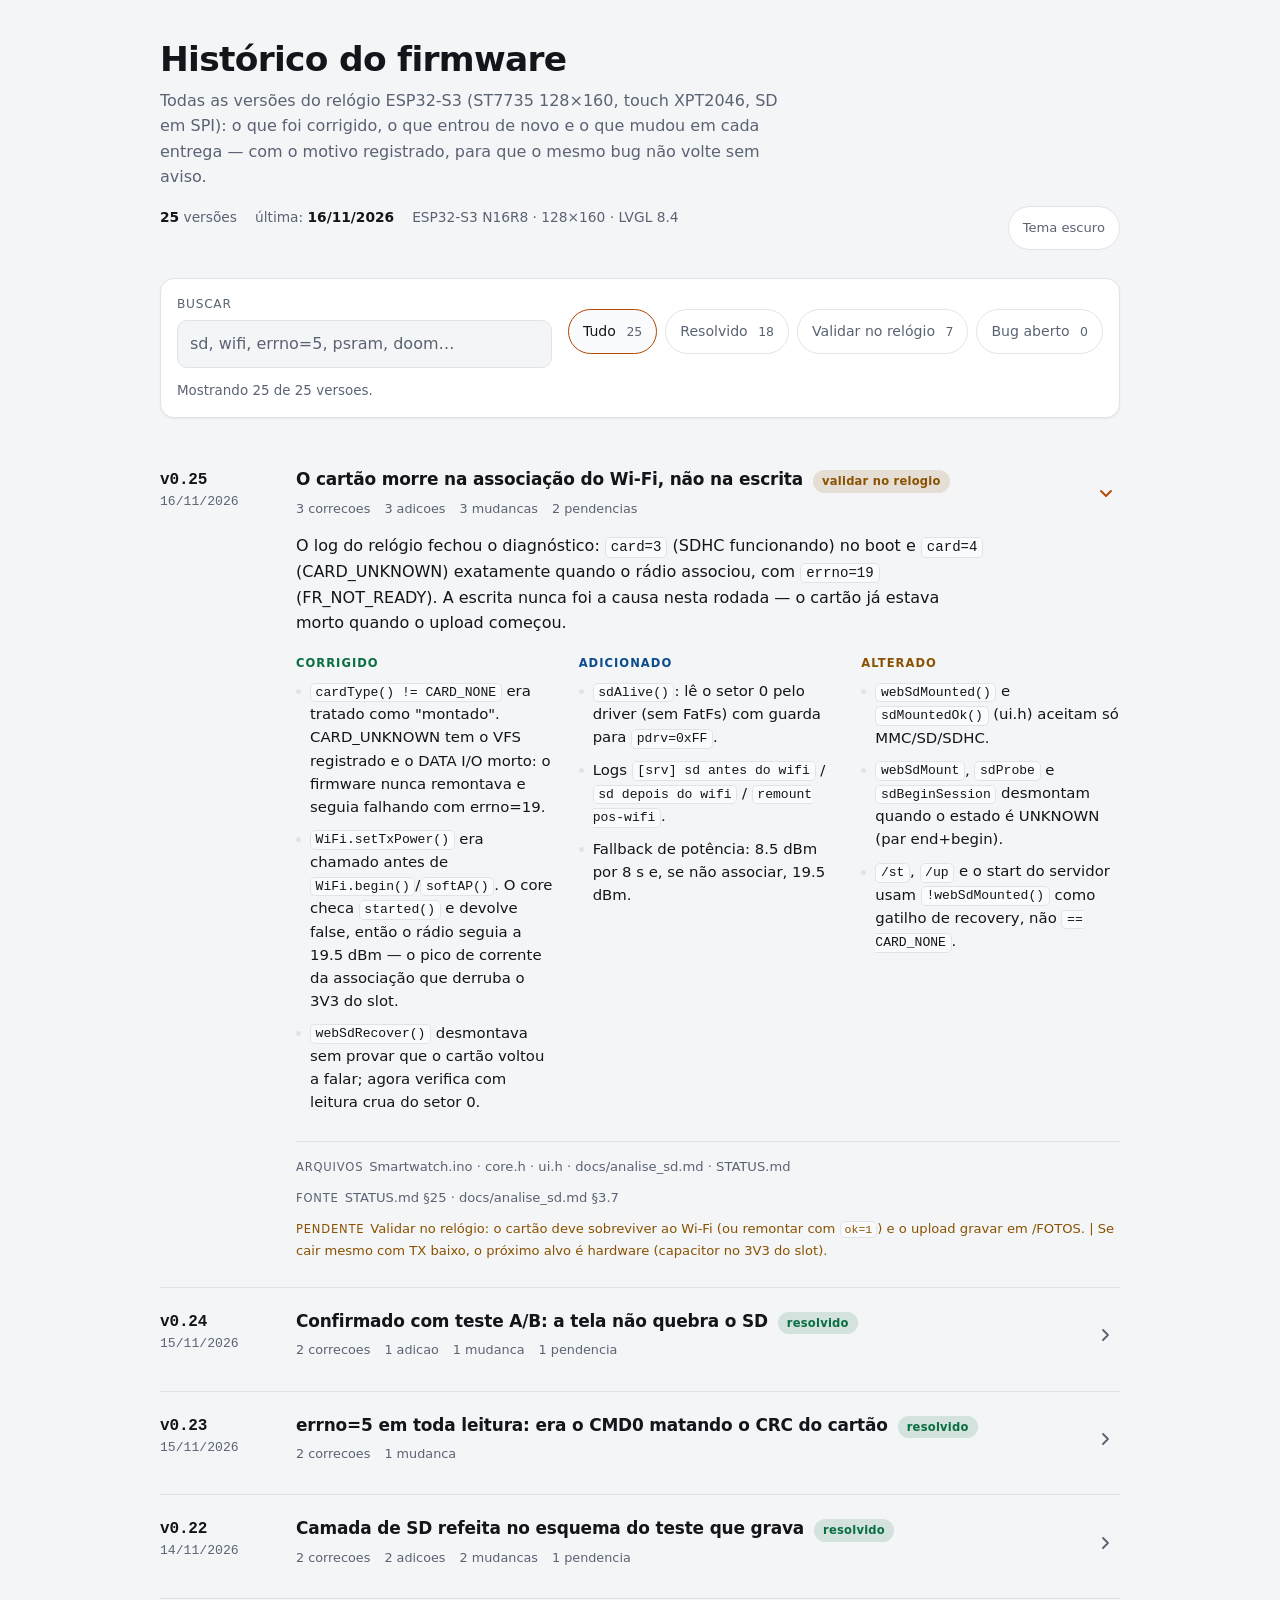
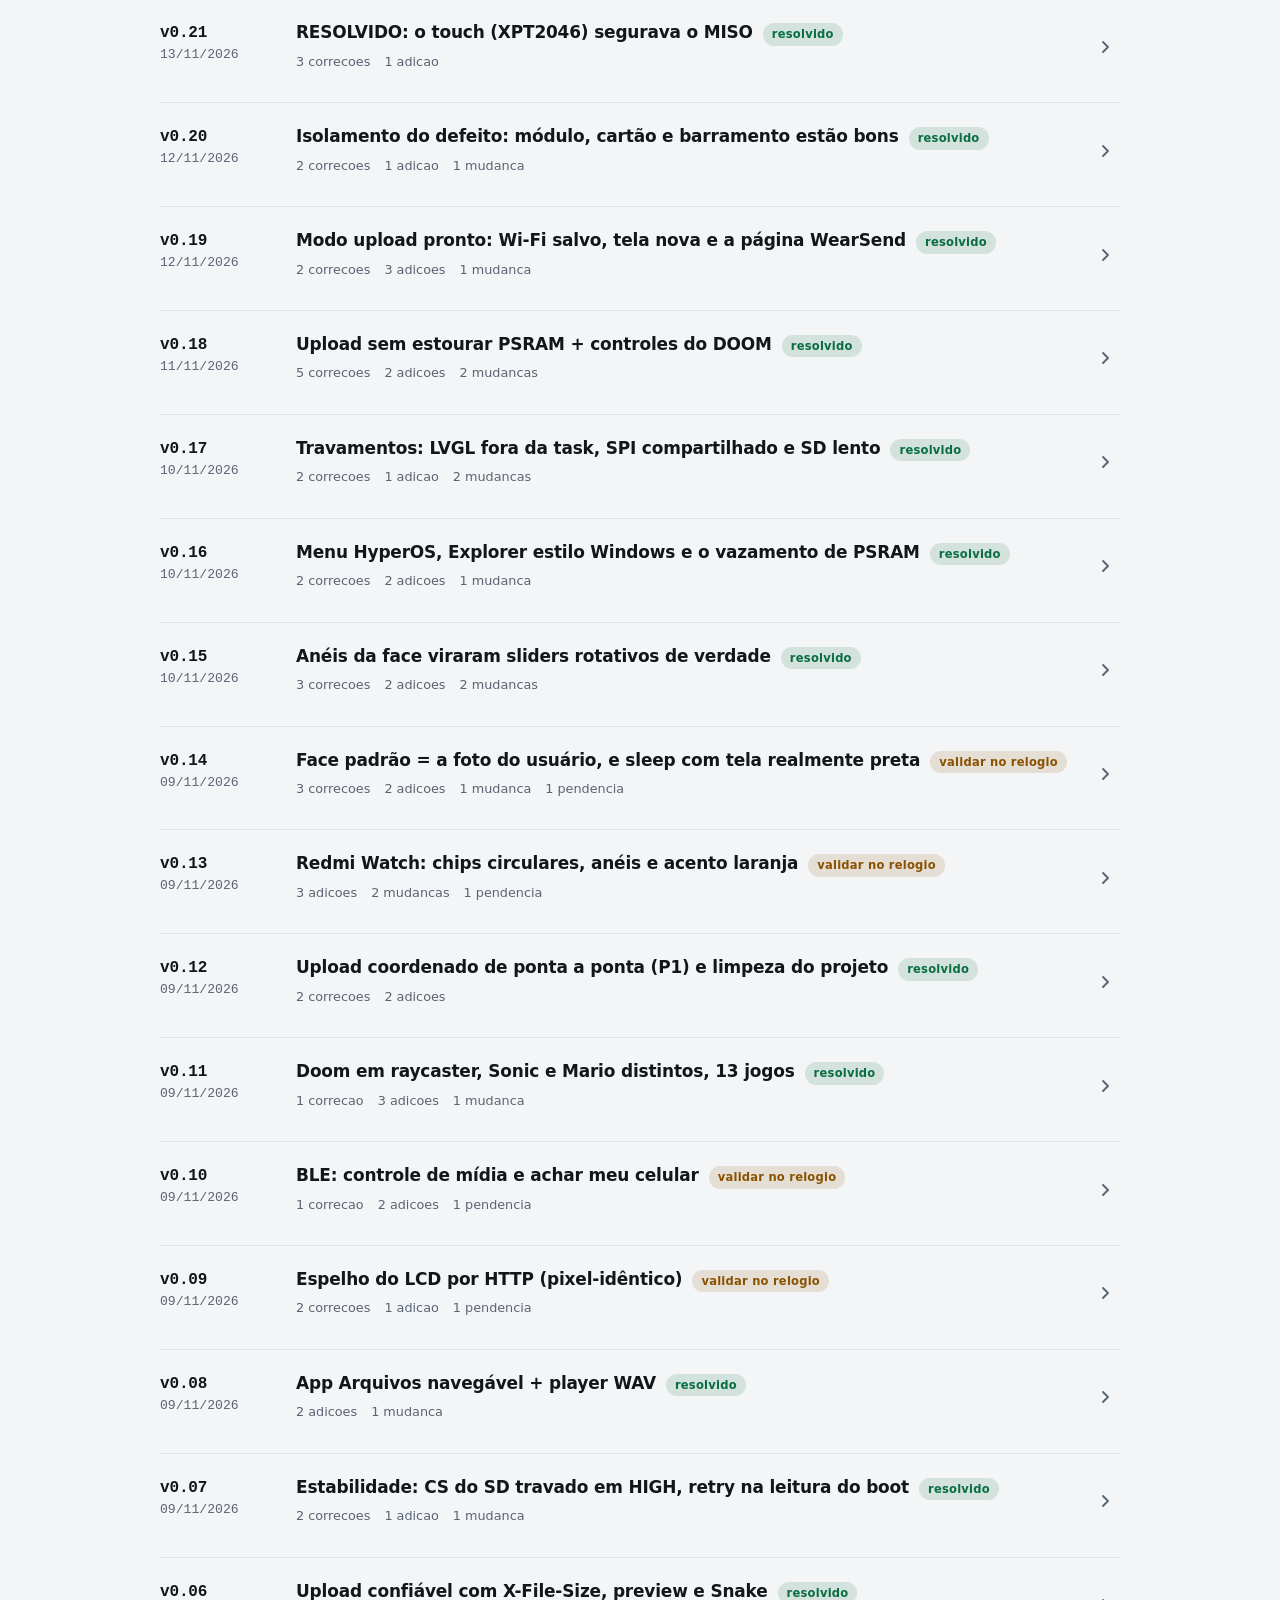
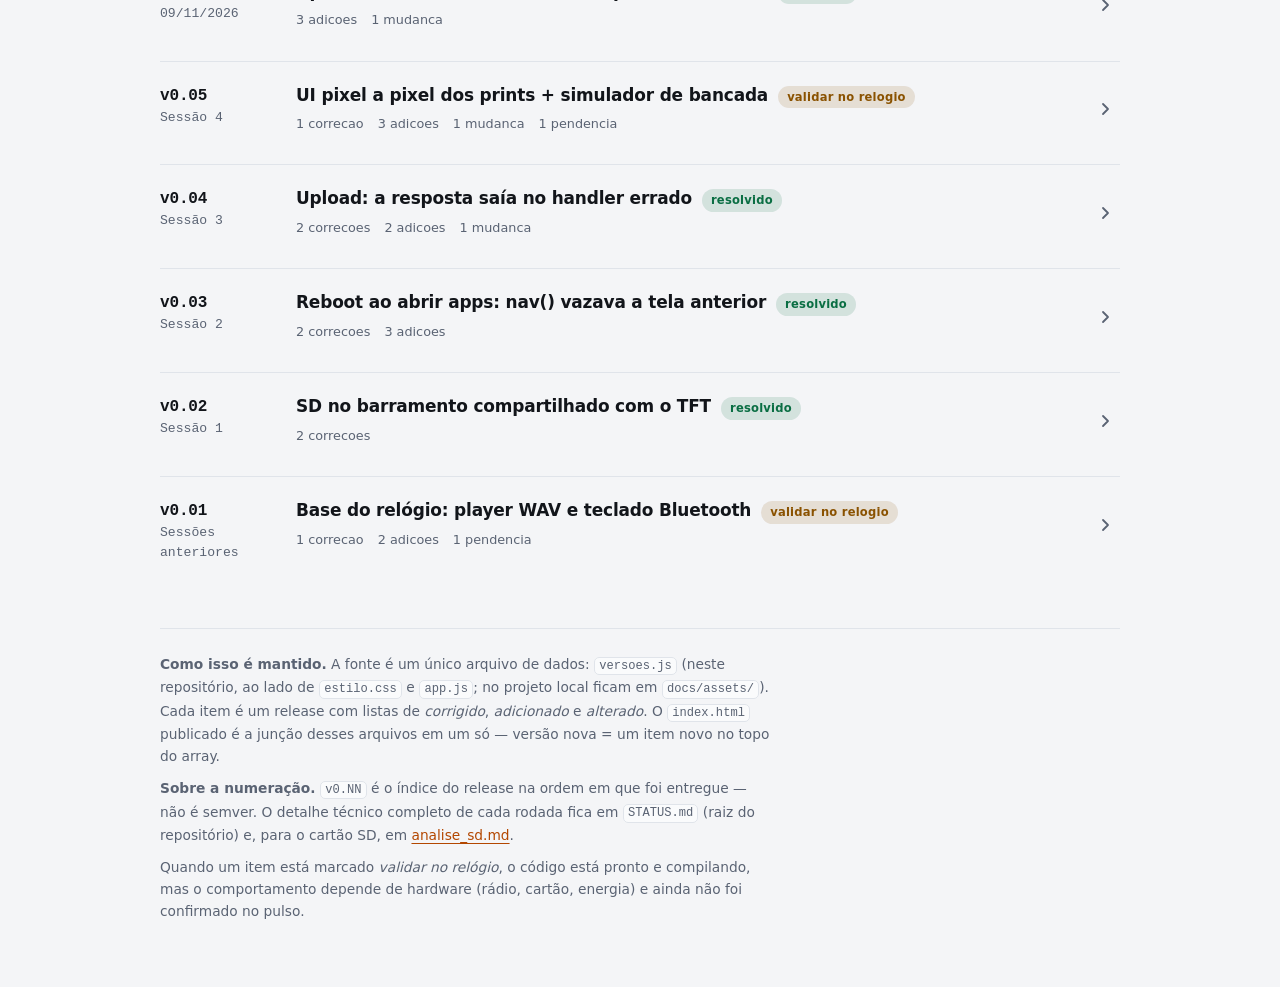
==== commit 8c4f0dc1: "site: fontes (versoes/estilo/app) + guia SITE.md e rodape atualizado" ====
--- a/index.html
+++ b/index.html
@@ -450,10 +450,12 @@
 
   <footer class="rodape">
     <p>
-      <strong>Como isso é mantido.</strong> A fonte é um único arquivo:
-      <code>docs/assets/versoes.js</code>. Cada item é um release com listas de
-      <em>corrigido</em>, <em>adicionado</em> e <em>alterado</em>; o site é só a
-      renderização dele. Versão nova = um item novo no topo do array.
+      <strong>Como isso é mantido.</strong> A fonte é um único arquivo de dados:
+      <code>versoes.js</code> (neste repositório, ao lado de <code>estilo.css</code> e
+      <code>app.js</code>; no projeto local ficam em <code>docs/assets/</code>). Cada item é
+      um release com listas de <em>corrigido</em>, <em>adicionado</em> e
+      <em>alterado</em>. O <code>index.html</code> publicado é a junção desses arquivos em
+      um só — versão nova = um item novo no topo do array.
     </p>
     <p>
       <strong>Sobre a numeração.</strong> <code>v0.NN</code> é o índice do release na
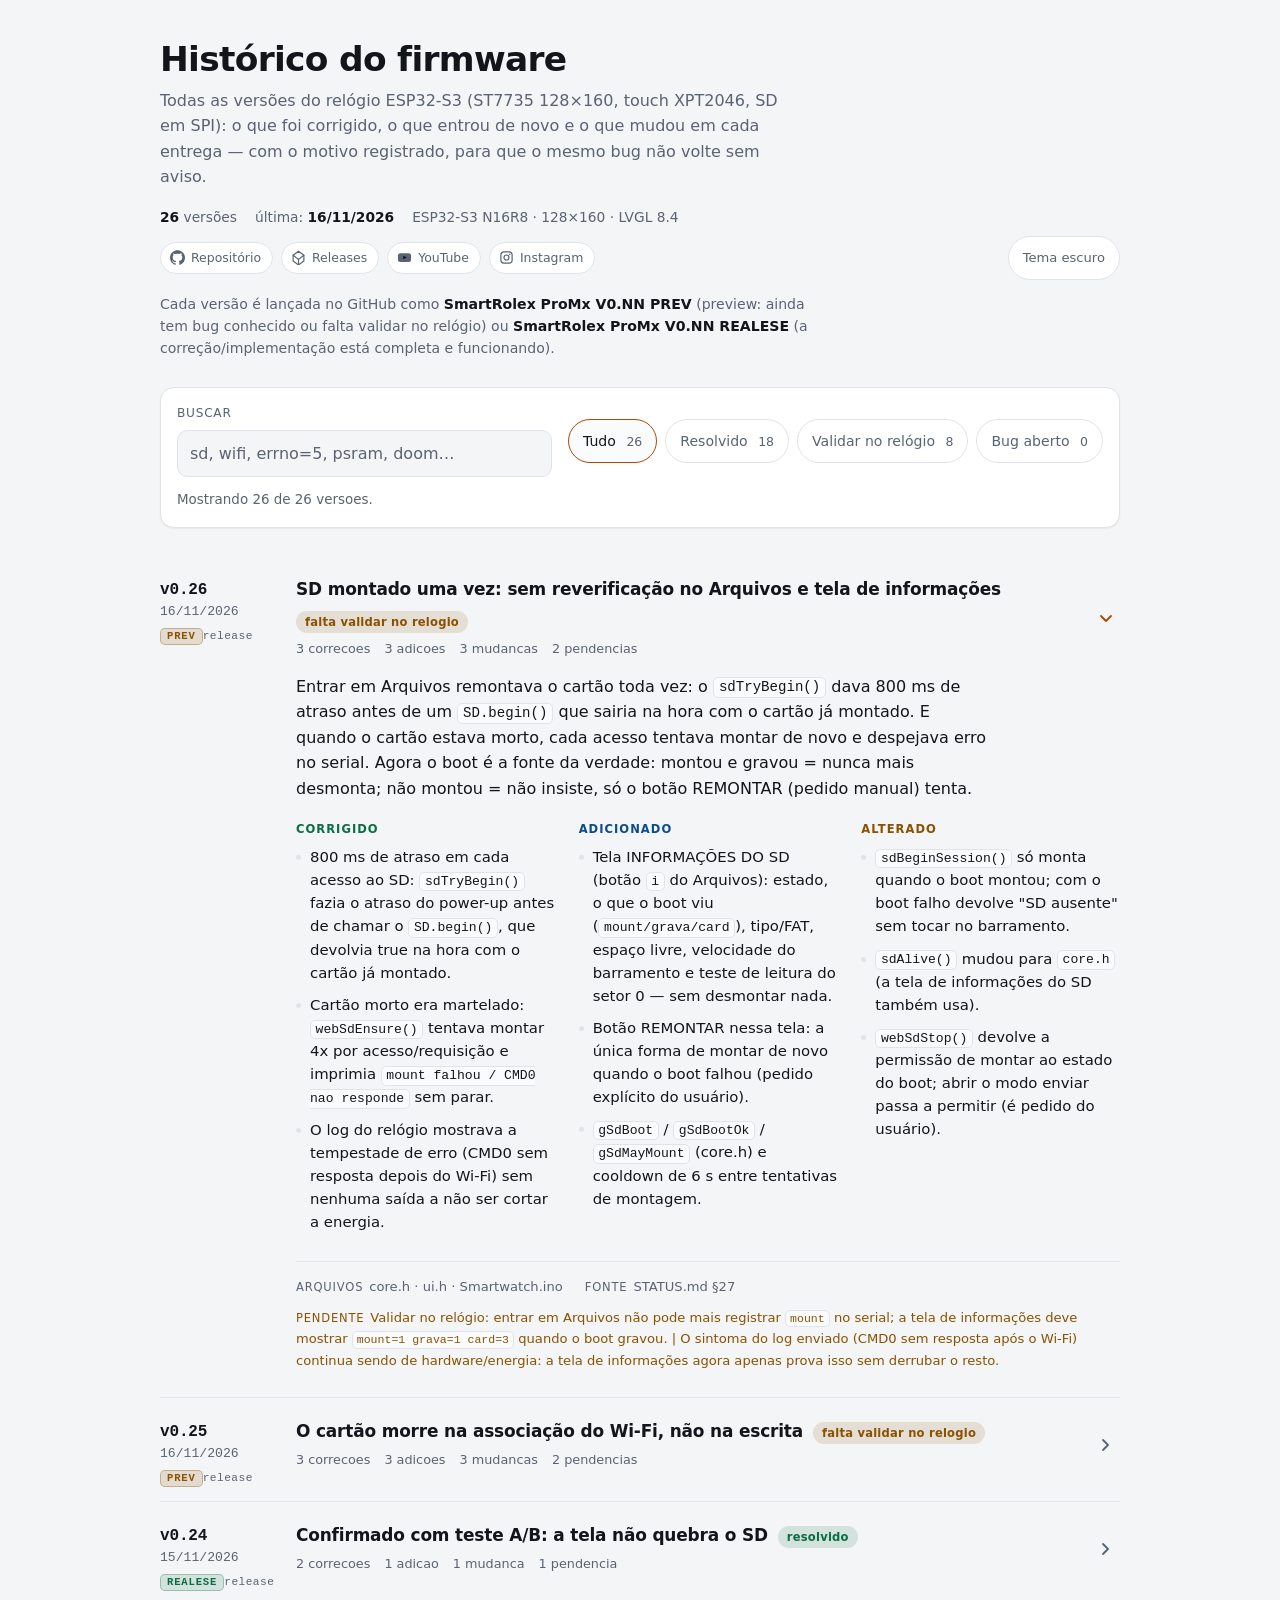
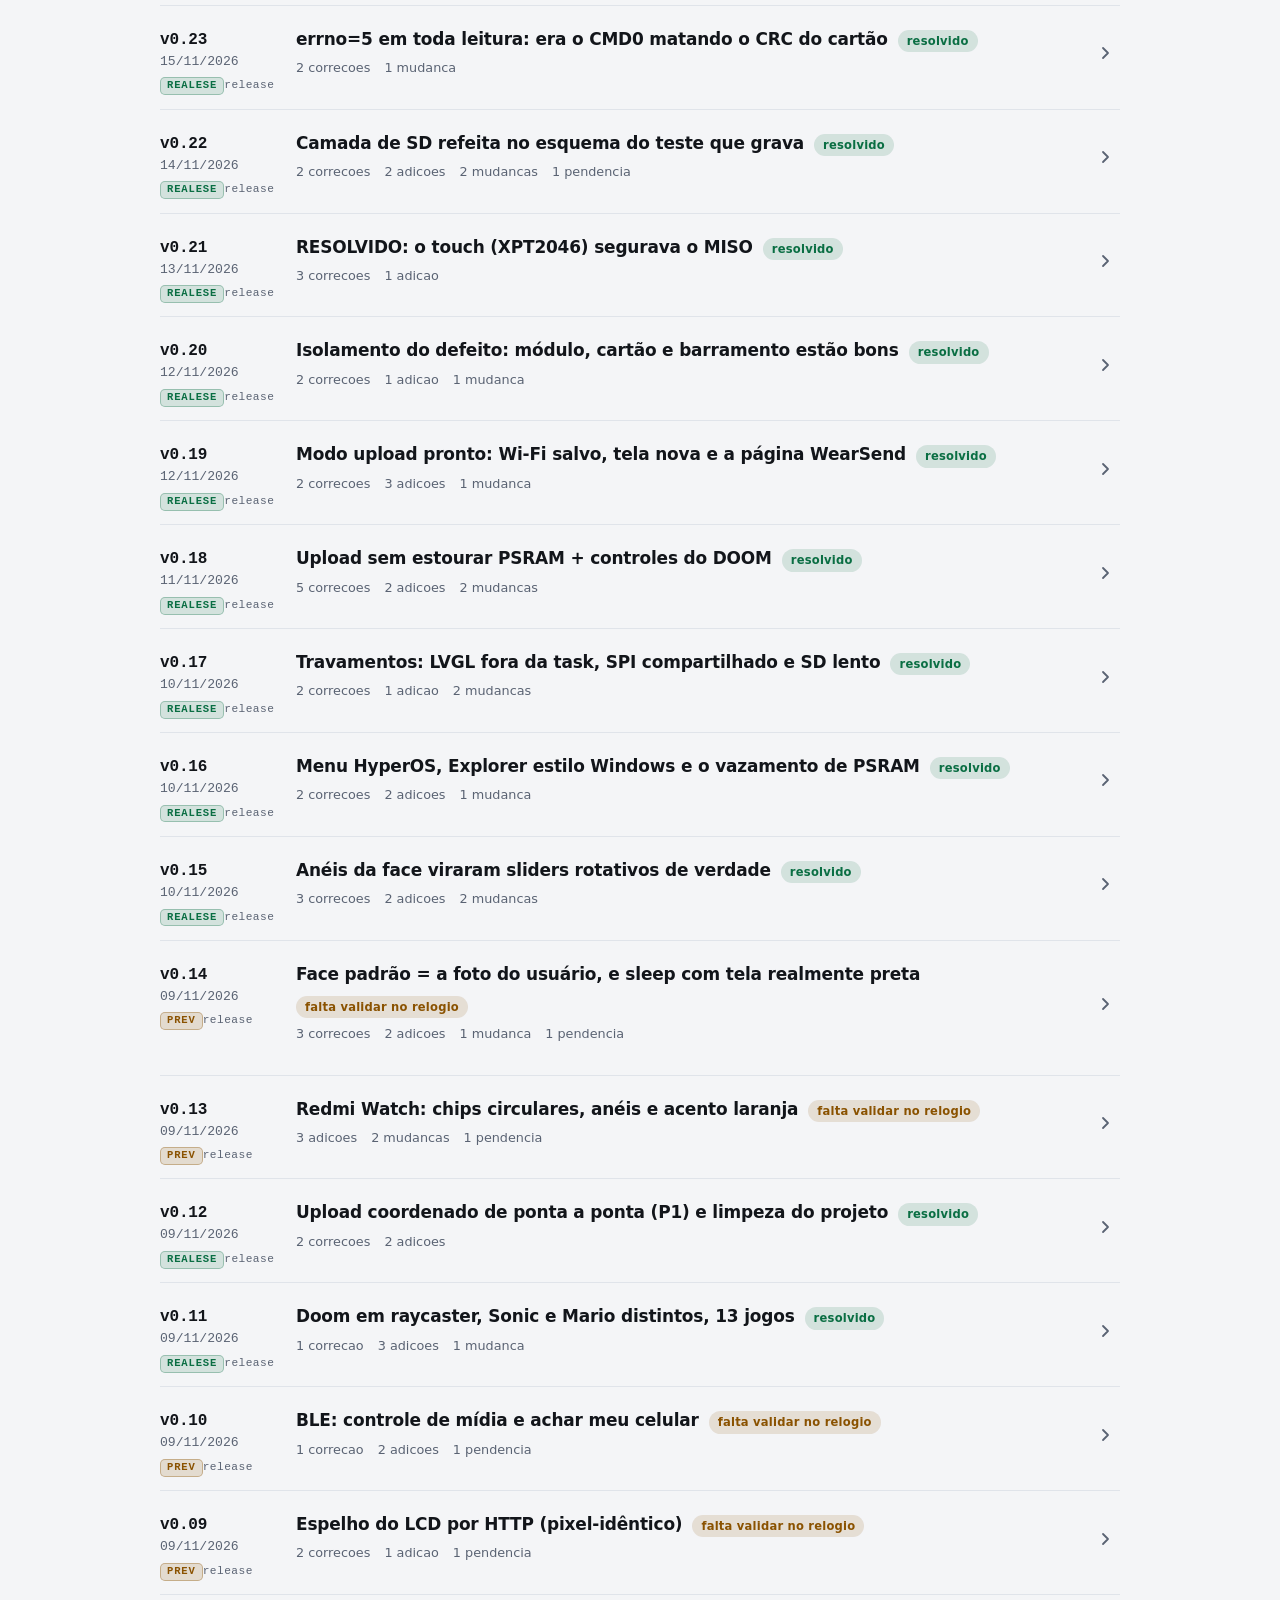
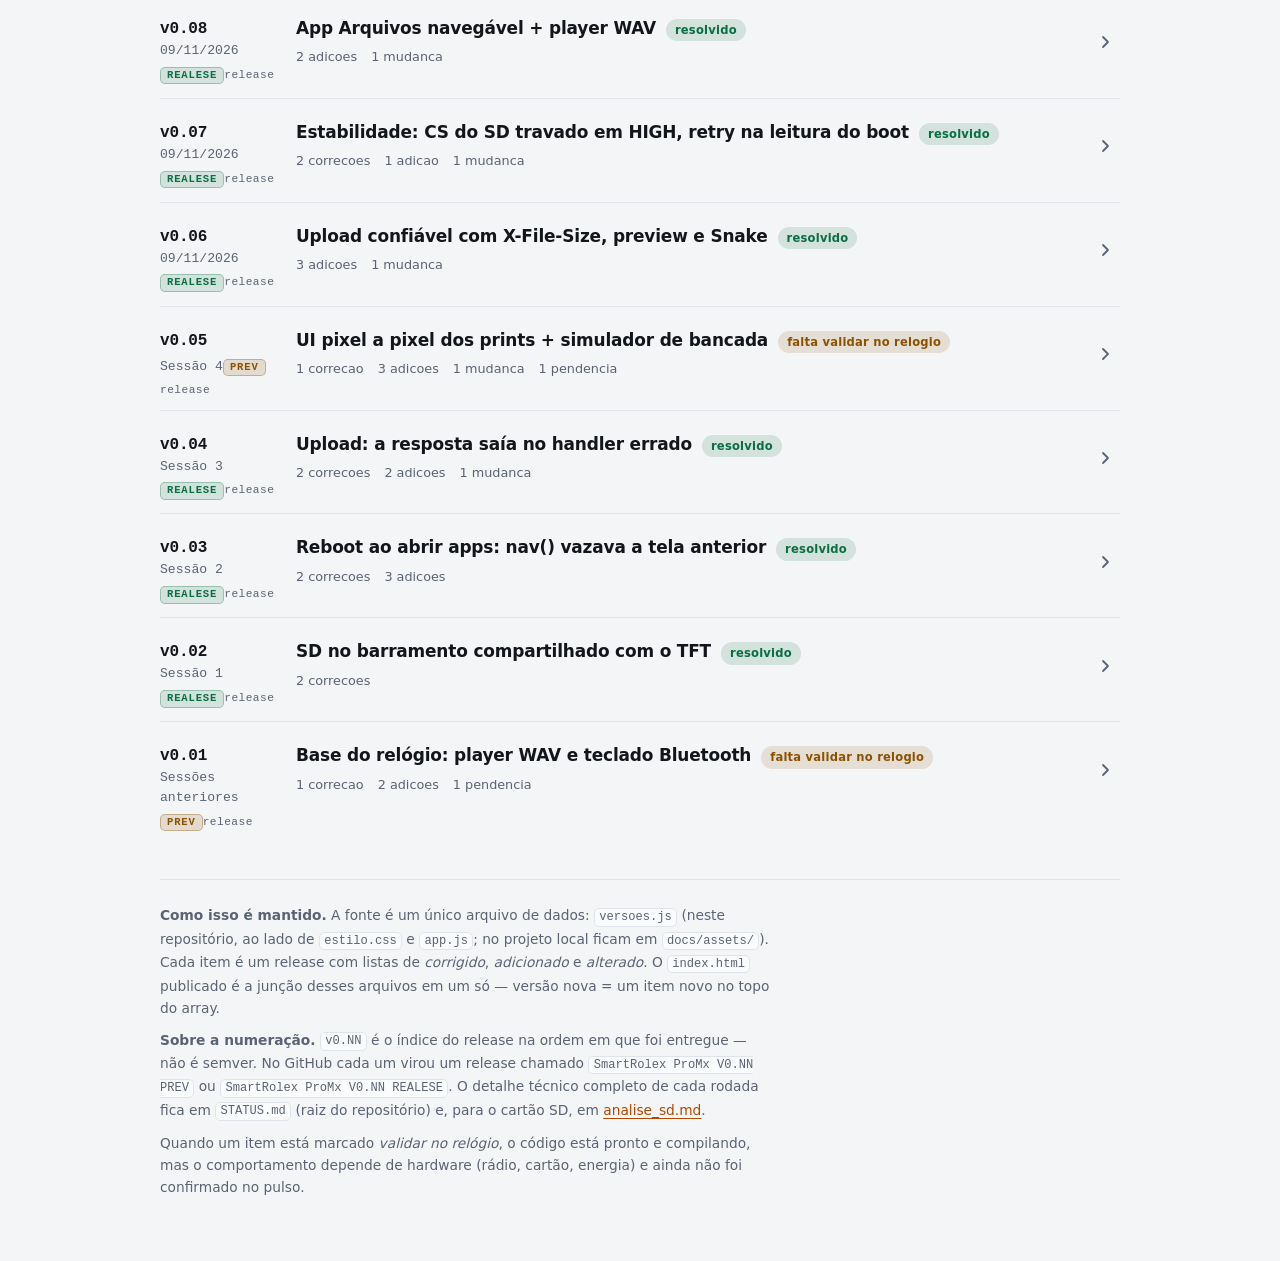
==== commit 82df29e4: "site: icones externos (repo/releases/YT/IG), selos PREV/REALESE e v0.26" ====
--- a/index.html
+++ b/index.html
@@ -115,6 +115,35 @@
 
 .topo .meta b { color: var(--ink); font-weight: 600; }
 
+/* ---- icones externos (repositorio / releases / youtube / instagram) ---- */
+.externos { display: inline-flex; flex-wrap: wrap; gap: 8px; align-items: center; }
+.ext {
+  display: inline-flex;
+  align-items: center;
+  gap: 6px;
+  min-height: 30px;
+  padding: 5px 11px 5px 9px;
+  border: 1px solid var(--line);
+  border-radius: 999px;
+  background: var(--surface);
+  color: var(--dim);
+  font-size: 0.78rem;
+  font-weight: 500;
+  text-decoration: none;
+  white-space: nowrap;
+  transition: color 140ms ease, border-color 140ms ease;
+}
+.ext:hover { color: var(--acc); border-color: var(--acc); }
+.ext svg { width: 15px; height: 15px; display: block; flex: none; }
+.nome-versoes {
+  margin: 14px 0 0;
+  max-width: 74ch;
+  font-size: 0.88rem;
+  line-height: 1.55;
+  color: var(--dim);
+}
+.nome-versoes strong { color: var(--ink); font-weight: 600; }
+
 .tema {
   margin-left: auto;
   min-height: 44px;
@@ -225,6 +254,38 @@
 .quando a { color: inherit; text-decoration: none; }
 .quando a:hover { color: var(--acc); text-decoration: underline; }
 
+/* canal do release: PREV (preview, com bug/em validacao) x REALESE (completo) */
+.canal {
+  display: inline-block;
+  margin-top: 6px;
+  padding: 1px 7px;
+  border-radius: 5px;
+  font-family: ui-monospace, "Cascadia Mono", "SF Mono", Consolas, monospace;
+  font-size: 0.66rem;
+  font-weight: 700;
+  letter-spacing: 0.08em;
+}
+.canal.prev {
+  color: var(--warn);
+  background: color-mix(in srgb, var(--warn) 16%, transparent);
+  box-shadow: inset 0 0 0 1px color-mix(in srgb, var(--warn) 34%, transparent);
+}
+.canal.realese {
+  color: var(--ok);
+  background: color-mix(in srgb, var(--ok) 14%, transparent);
+  box-shadow: inset 0 0 0 1px color-mix(in srgb, var(--ok) 30%, transparent);
+}
+.rel {
+  display: inline-block;
+  margin-top: 6px;
+  font-size: 0.7rem;
+  letter-spacing: 0.04em;
+  color: var(--dim);
+  text-decoration: underline;
+  text-underline-offset: 0.2em;
+}
+.rel:hover { color: var(--acc); }
+
 .card { min-width: 0; padding: 14px 0 22px; }
 
 details { border-radius: 10px; }
@@ -380,11 +441,18 @@
 
 /* ---------------- responsivo ---------------- */
 
+/* telas estreitas: os icones externos ficam so' com o simbolo */
+@media (max-width: 560px) {
+  .ext span { display: none; }
+  .ext { padding: 7px; min-width: 32px; justify-content: center; }
+}
+
 @media (max-width: 760px) {
   .wrap { padding: 28px 16px 56px; }
   .linha { grid-template-columns: minmax(0, 1fr); gap: 0; }
-  .quando { padding: 18px 0 0; display: flex; align-items: baseline; gap: 10px; }
+  .quando { padding: 18px 0 0; display: flex; flex-wrap: wrap; align-items: baseline; gap: 8px 10px; }
   .quando b { font-size: 0.95rem; }
+  .canal, .rel { margin-top: 0; }
   .card { padding: 6px 0 18px; }
   .grupos { grid-template-columns: minmax(0, 1fr); gap: 16px; }
   .topo .meta { gap: 6px 14px; }
@@ -418,8 +486,32 @@
       <span><b id="total-versoes">—</b> versões</span>
       <span>última: <b id="ultima-data">—</b></span>
       <span>ESP32-S3 N16R8 · 128×160 · LVGL 8.4</span>
+      <span class="externos">
+        <a class="ext" href="https://github.com/FelipeFlau/smartwatch" title="Repositório do firmware" aria-label="Repositório no GitHub">
+          <svg viewBox="0 0 24 24" fill="currentColor" aria-hidden="true"><path d="M12 .297c-6.63 0-12 5.373-12 12 0 5.303 3.438 9.8 8.205 11.385.6.113.82-.258.82-.577 0-.285-.01-1.04-.015-2.04-3.338.724-4.042-1.61-4.042-1.61-.546-1.387-1.335-1.757-1.335-1.757-1.087-.744.084-.729.084-.729 1.205.084 1.838 1.236 1.838 1.236 1.07 1.835 2.809 1.305 3.495.998.108-.776.417-1.305.76-1.605-2.665-.3-5.466-1.332-5.466-5.93 0-1.31.469-2.38 1.236-3.22-.135-.303-.54-1.523.105-3.176 0 0 1.005-.322 3.3 1.23a11.5 11.5 0 0 1 6 0c2.28-1.552 3.285-1.23 3.285-1.23.645 1.653.24 2.873.12 3.176.765.84 1.23 1.91 1.23 3.22 0 4.61-2.805 5.625-5.475 5.92.42.36.81 1.096.81 2.22v3.293c0 .322.21.694.825.576C20.565 22.092 24 17.592 24 12.297 24 5.67 18.63.297 12 .297z"/></svg>
+          <span>Repositório</span>
+        </a>
+        <a class="ext" href="https://github.com/FelipeFlau/smartwatch/releases" title="Releases do firmware" aria-label="Releases no GitHub">
+          <svg viewBox="0 0 24 24" fill="none" stroke="currentColor" stroke-width="1.9" stroke-linecap="round" stroke-linejoin="round" aria-hidden="true"><path d="M20.6 8.4 12 15 3.4 8.4"/><path d="M3.4 8.4 12 2l8.6 6.4v9.2L12 24l-8.6-6.4z"/><path d="M12 15v9"/></svg>
+          <span>Releases</span>
+        </a>
+        <a class="ext" href="https://www.youtube.com/@Flau.Felipe" title="Canal no YouTube" aria-label="Canal no YouTube">
+          <svg viewBox="0 0 24 24" fill="none" aria-hidden="true"><rect x="1.5" y="5" width="21" height="14" rx="4" fill="currentColor"/><path d="M10 9.2v5.6L15.4 12z" fill="#0a0c10"/></svg>
+          <span>YouTube</span>
+        </a>
+        <a class="ext" href="https://www.instagram.com/flau.felipe/" title="Instagram" aria-label="Instagram">
+          <svg viewBox="0 0 24 24" fill="none" stroke="currentColor" stroke-width="1.9" aria-hidden="true"><rect x="3" y="3" width="18" height="18" rx="5"/><circle cx="12" cy="12" r="4"/><circle cx="17.2" cy="6.8" r="1.2" fill="currentColor" stroke="none"/></svg>
+          <span>Instagram</span>
+        </a>
+      </span>
       <button class="tema" id="tema" type="button" aria-pressed="false">Tema claro</button>
     </div>
+    <p class="nome-versoes">
+      Cada versão é lançada no GitHub como <strong>SmartRolex ProMx V0.NN PREV</strong>
+      (preview: ainda tem bug conhecido ou falta validar no relógio) ou
+      <strong>SmartRolex ProMx V0.NN REALESE</strong> (a correção/implementação está
+      completa e funcionando).
+    </p>
   </header>
 
   <section class="controles" aria-label="Filtros do histórico">
@@ -459,7 +551,9 @@
     </p>
     <p>
       <strong>Sobre a numeração.</strong> <code>v0.NN</code> é o índice do release na
-      ordem em que foi entregue — não é semver. O detalhe técnico completo de cada
+      ordem em que foi entregue — não é semver. No GitHub cada um virou um release
+      chamado <code>SmartRolex ProMx V0.NN PREV</code> ou
+      <code>SmartRolex ProMx V0.NN REALESE</code>. O detalhe técnico completo de cada
       rodada fica em <code>STATUS.md</code> (raiz do repositório) e, para o cartão SD,
       em <a href="analise_sd.md">analise_sd.md</a>.
     </p>
@@ -495,6 +589,39 @@
 
 window.VERSOES = [
   {
+    v: "v0.26",
+    data: "2026-11-16",
+    titulo: "SD montado uma vez: sem reverificação no Arquivos e tela de informações",
+    estado: "hw",
+    resumo:
+      "Entrar em Arquivos remontava o cartão toda vez: o `sdTryBegin()` dava 800 ms de " +
+      "atraso antes de um `SD.begin()` que sairia na hora com o cartão já montado. E " +
+      "quando o cartão estava morto, cada acesso tentava montar de novo e despejava " +
+      "erro no serial. Agora o boot é a fonte da verdade: montou e gravou = nunca mais " +
+      "desmonta; não montou = não insiste, só o botão REMONTAR (pedido manual) tenta.",
+    corrigido: [
+      "800 ms de atraso em cada acesso ao SD: `sdTryBegin()` fazia o atraso do power-up antes de chamar o `SD.begin()`, que devolvia true na hora com o cartão já montado.",
+      "Cartão morto era martelado: `webSdEnsure()` tentava montar 4x por acesso/requisição e imprimia `mount falhou / CMD0 nao responde` sem parar.",
+      "O log do relógio mostrava a tempestade de erro (CMD0 sem resposta depois do Wi-Fi) sem nenhuma saída a não ser cortar a energia."
+    ],
+    adicionado: [
+      "Tela INFORMAÇÕES DO SD (botão `i` do Arquivos): estado, o que o boot viu (`mount/grava/card`), tipo/FAT, espaço livre, velocidade do barramento e teste de leitura do setor 0 — sem desmontar nada.",
+      "Botão REMONTAR nessa tela: a única forma de montar de novo quando o boot falhou (pedido explícito do usuário).",
+      "`gSdBoot` / `gSdBootOk` / `gSdMayMount` (core.h) e cooldown de 6 s entre tentativas de montagem."
+    ],
+    alterado: [
+      "`sdBeginSession()` só monta quando o boot montou; com o boot falho devolve \"SD ausente\" sem tocar no barramento.",
+      "`sdAlive()` mudou para `core.h` (a tela de informações do SD também usa).",
+      "`webSdStop()` devolve a permissão de montar ao estado do boot; abrir o modo enviar passa a permitir (é pedido do usuário)."
+    ],
+    arquivos: ["core.h", "ui.h", "Smartwatch.ino"],
+    pendente: [
+      "Validar no relógio: entrar em Arquivos não pode mais registrar `mount` no serial; a tela de informações deve mostrar `mount=1 grava=1 card=3` quando o boot gravou.",
+      "O sintoma do log enviado (CMD0 sem resposta após o Wi-Fi) continua sendo de hardware/energia: a tela de informações agora apenas prova isso sem derrubar o resto."
+    ],
+    fonte: "STATUS.md §27"
+  },
+  {
     v: "v0.25",
     data: "2026-11-16",
     titulo: "O cartão morre na associação do Wi-Fi, não na escrita",
@@ -1062,6 +1189,20 @@
       return p[2] + "/" + p[1] + "/" + p[0];
     }
     return item.quando || "";
+  }
+
+  // canal do release: "prev" (ainda tem bug / falta validar) ou "realese"
+  // (completo e funcionando). Espelha o que sai no GitHub.
+  function canalDe(item) {
+    var e = item.estado || "ok";
+    return e === "ok" ? "realese" : "prev";
+  }
+  function canalRotulo(item) {
+    return canalDe(item) === "prev" ? "PREV" : "REALESE";
+  }
+  var REPO = "https://github.com/FelipeFlau/smartwatch";
+  function releaseUrl(item) {
+    return REPO + "/releases/tag/" + encodeURIComponent(item.v);
   }
 
   function plural(n, um, muitos) {
@@ -1113,7 +1254,7 @@
     var nC = (item.alterado || []).length;
     var nP = (item.pendente || []).length;
     var estadoRotulo =
-      item.estado === "hw" ? "validar no relogio" :
+      item.estado === "hw" ? "falta validar no relogio" :
       item.estado === "aberto" ? "bug aberto" : "resolvido";
 
     var contagem = [];
@@ -1144,6 +1285,9 @@
       '<div class="quando">' +
       '<b><a href="#' + id + '">' + escapa(item.v) + "</a></b>" +
       "<span>" + escapa(quandoTexto(item)) + "</span>" +
+      '<span class="canal ' + canalDe(item) + '">' + canalRotulo(item) + "</span>" +
+      '<a class="rel" href="' + releaseUrl(item) + '" title="Ver o release ' +
+      escapa(item.v) + ' no GitHub">release</a>' +
       "</div>" +
       '<div class="card">' +
       "<details" + (indice === 0 ? " open" : "") + ' id="' + id + '">' +
